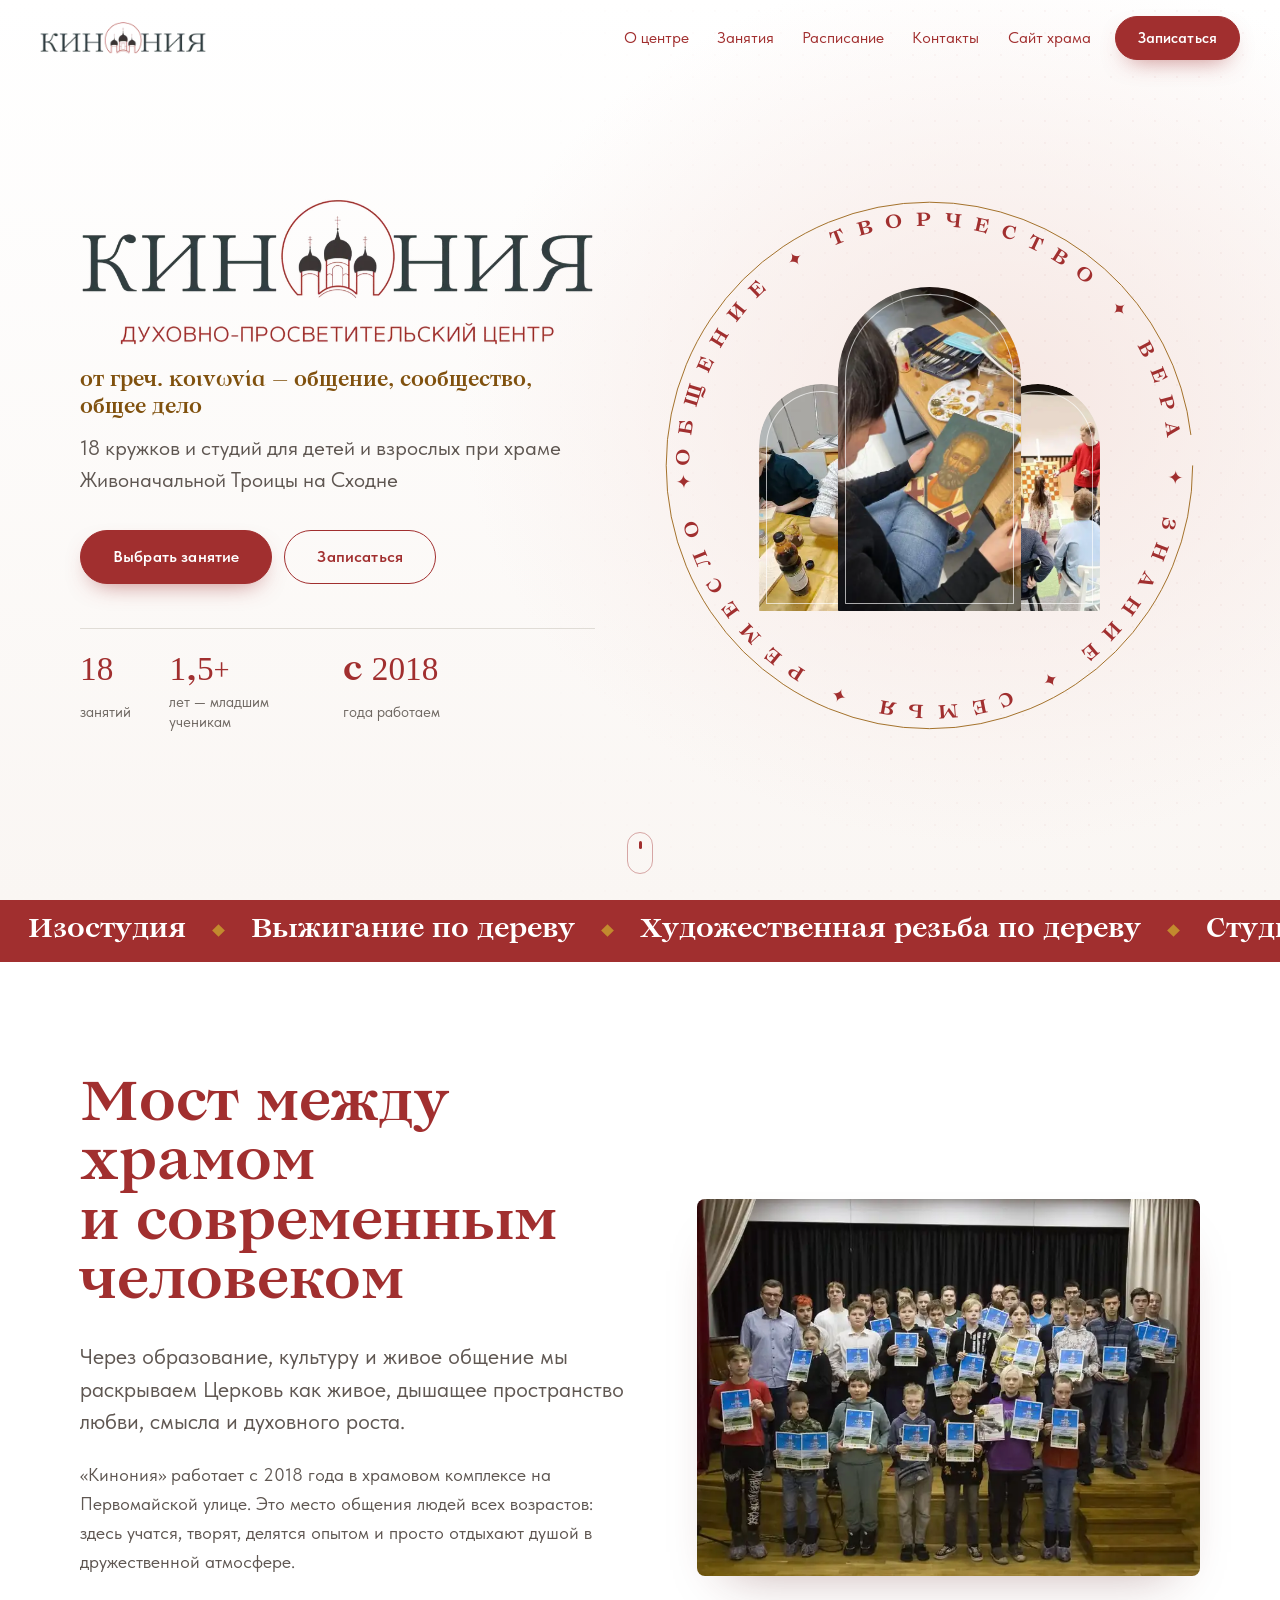
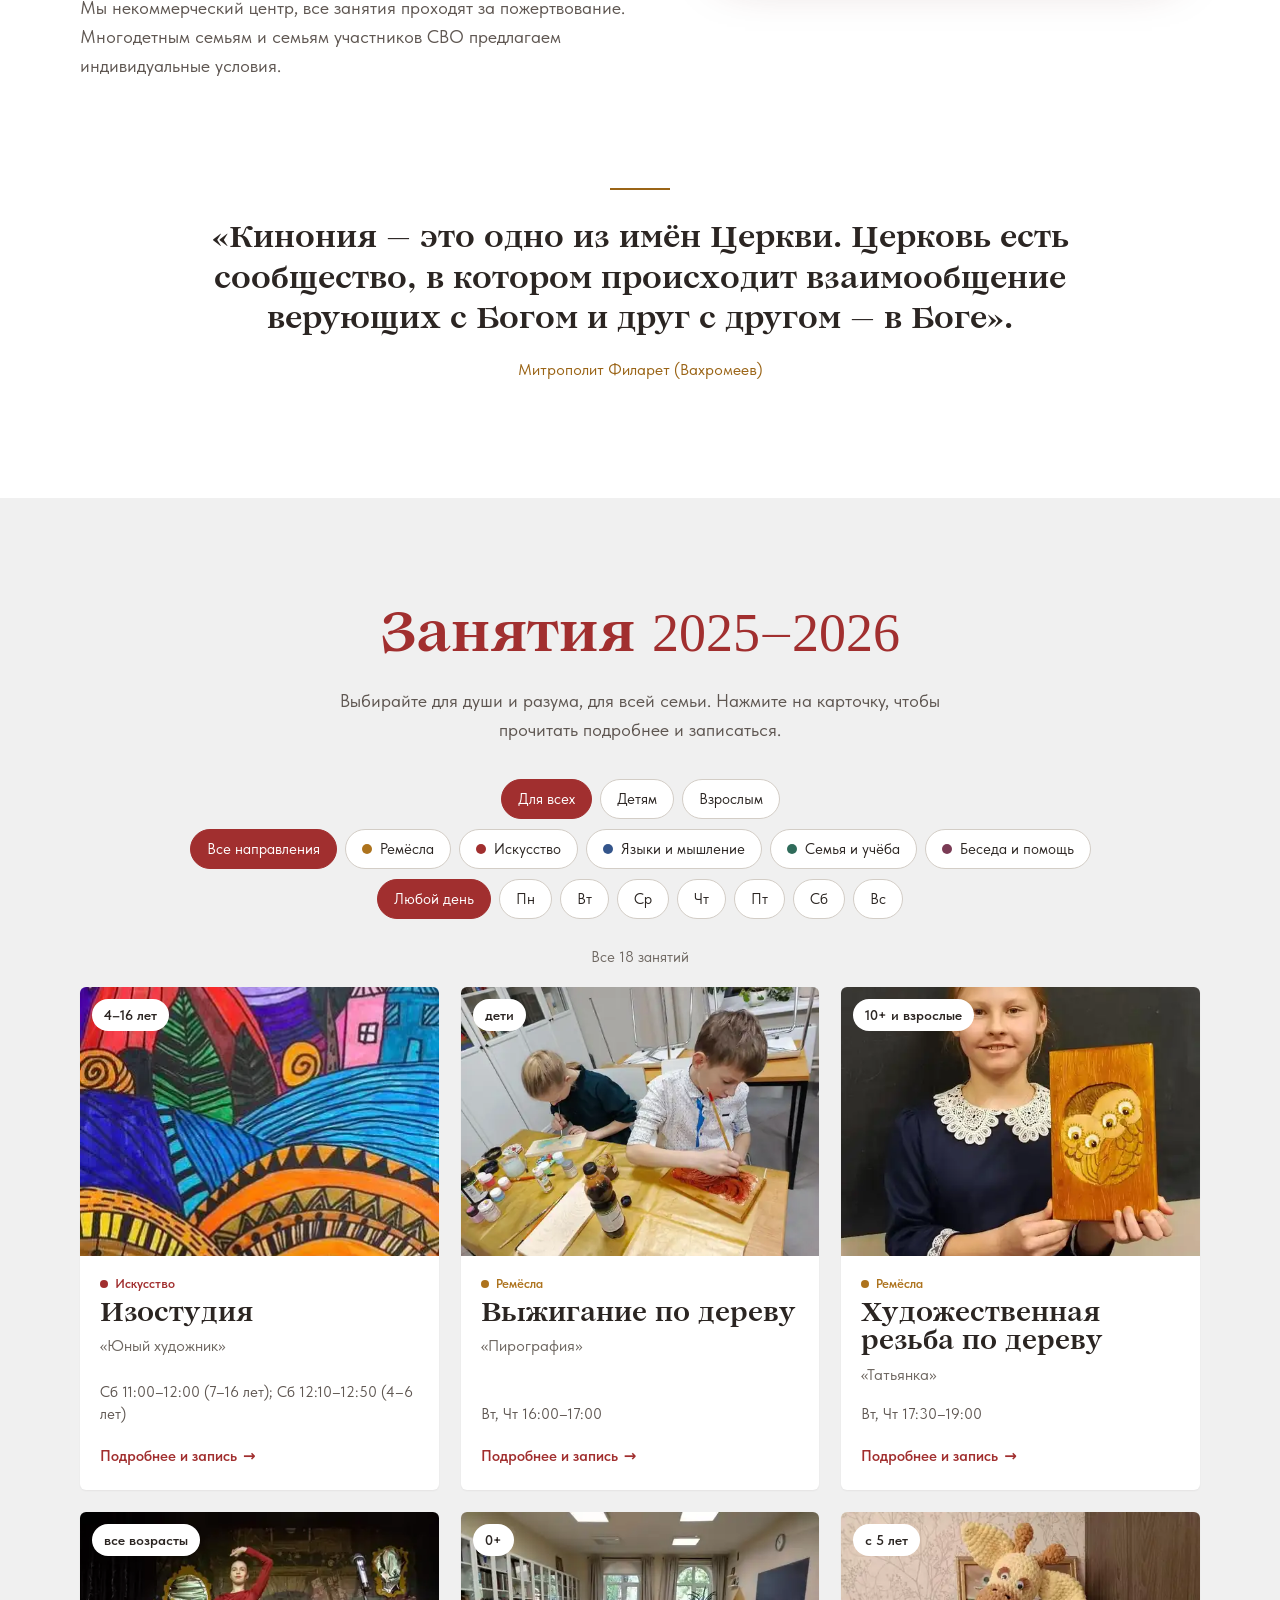
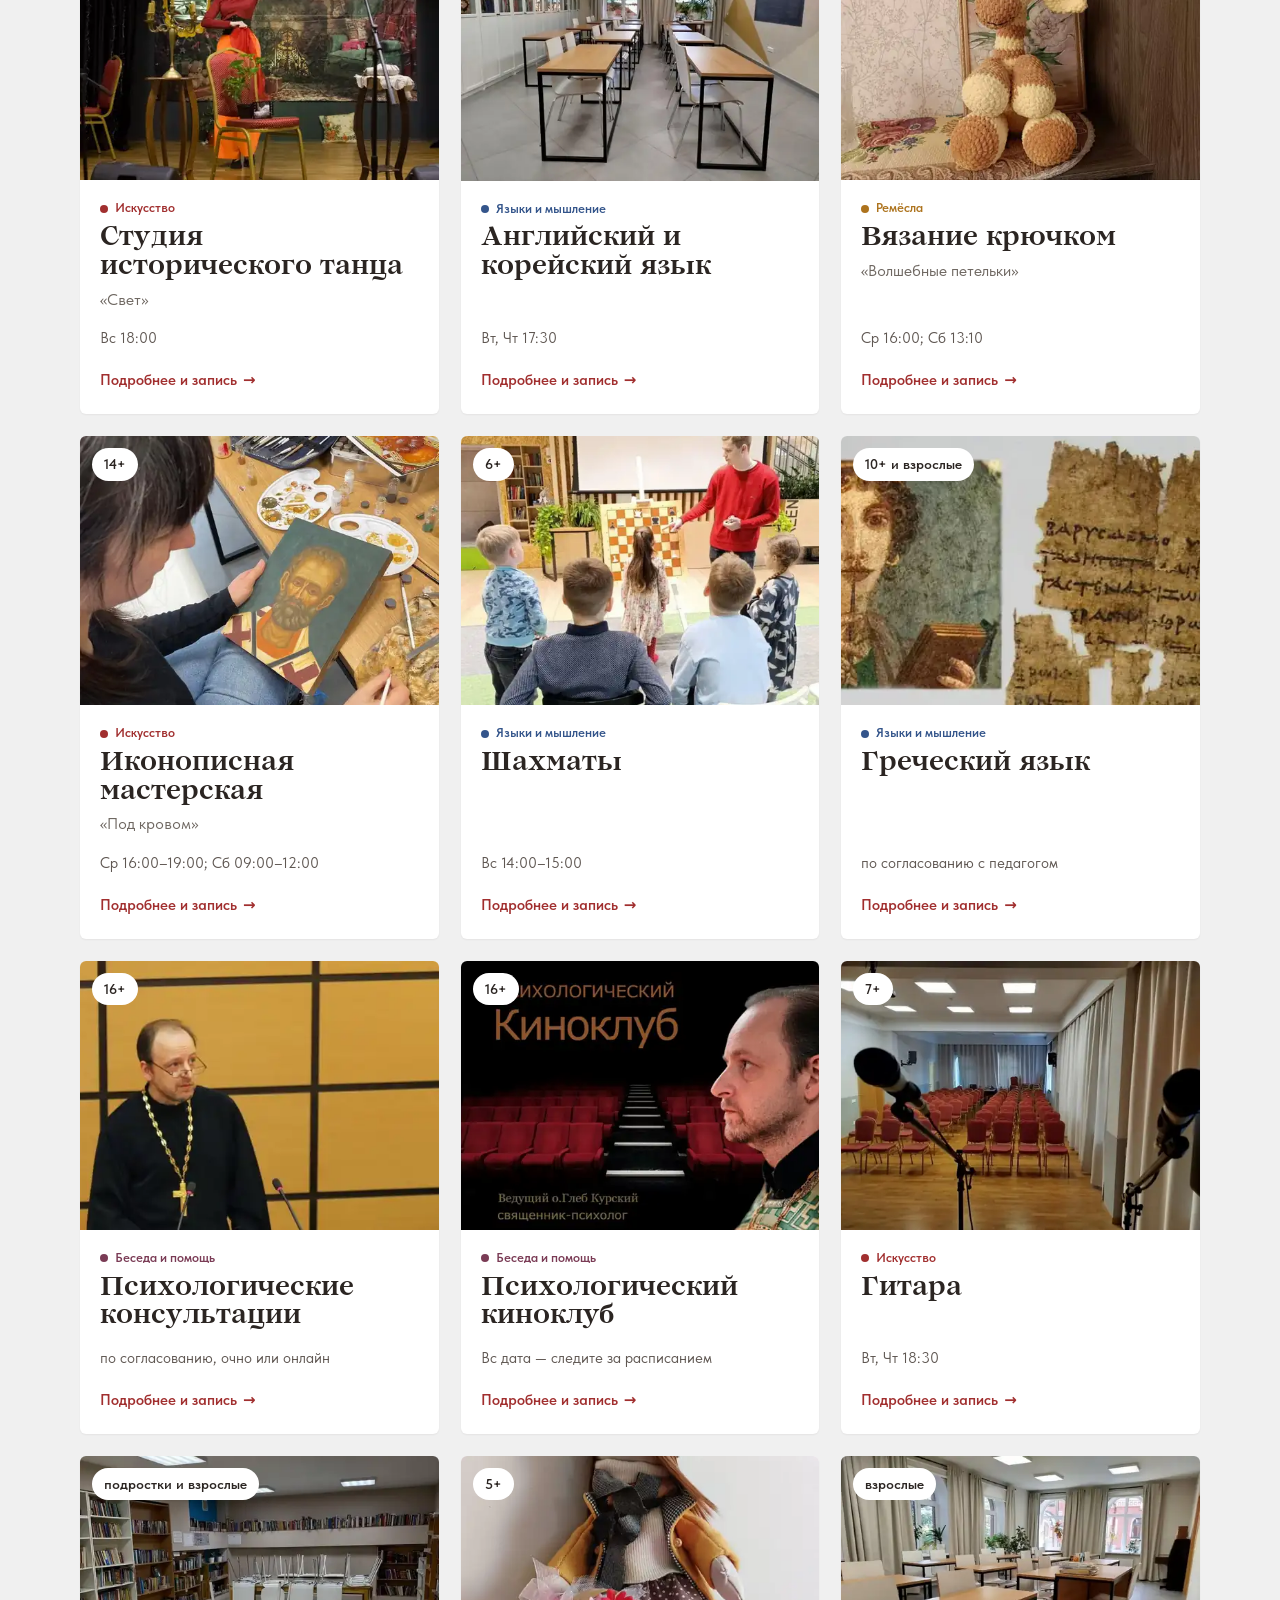
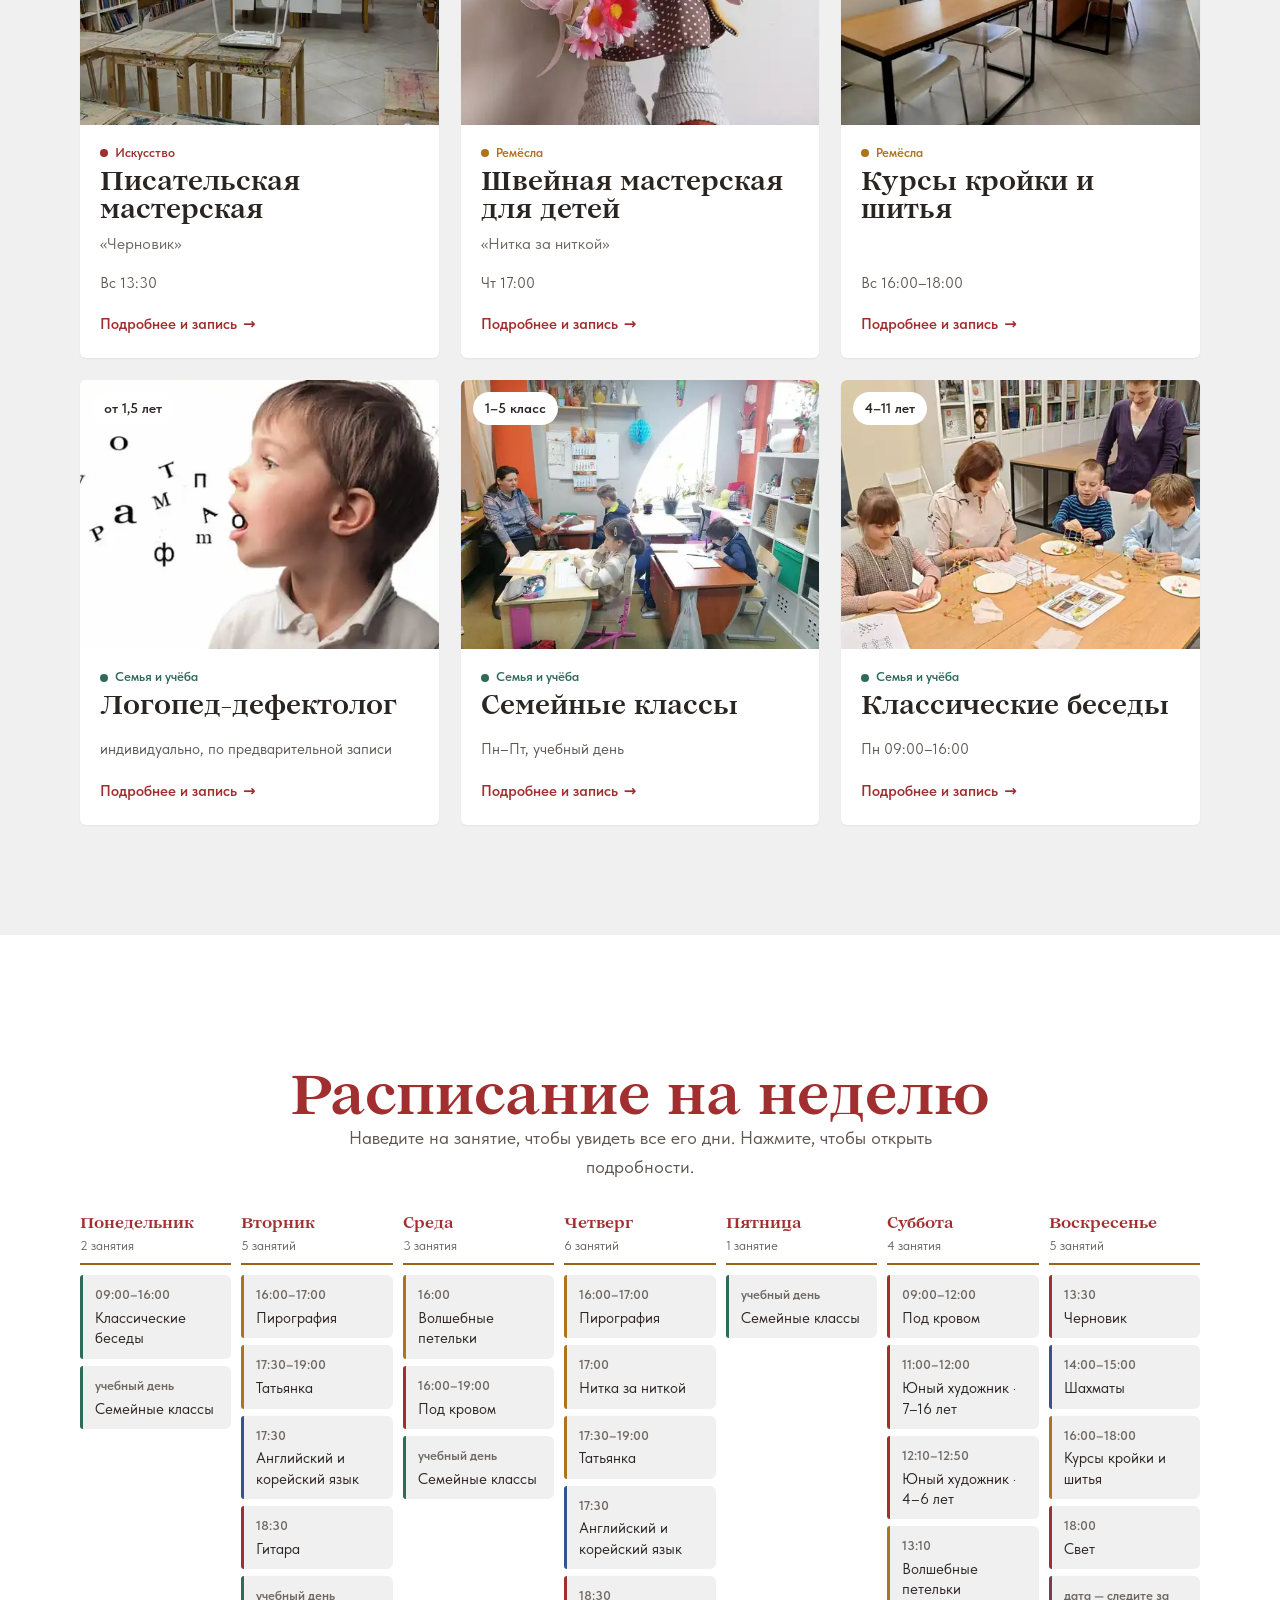
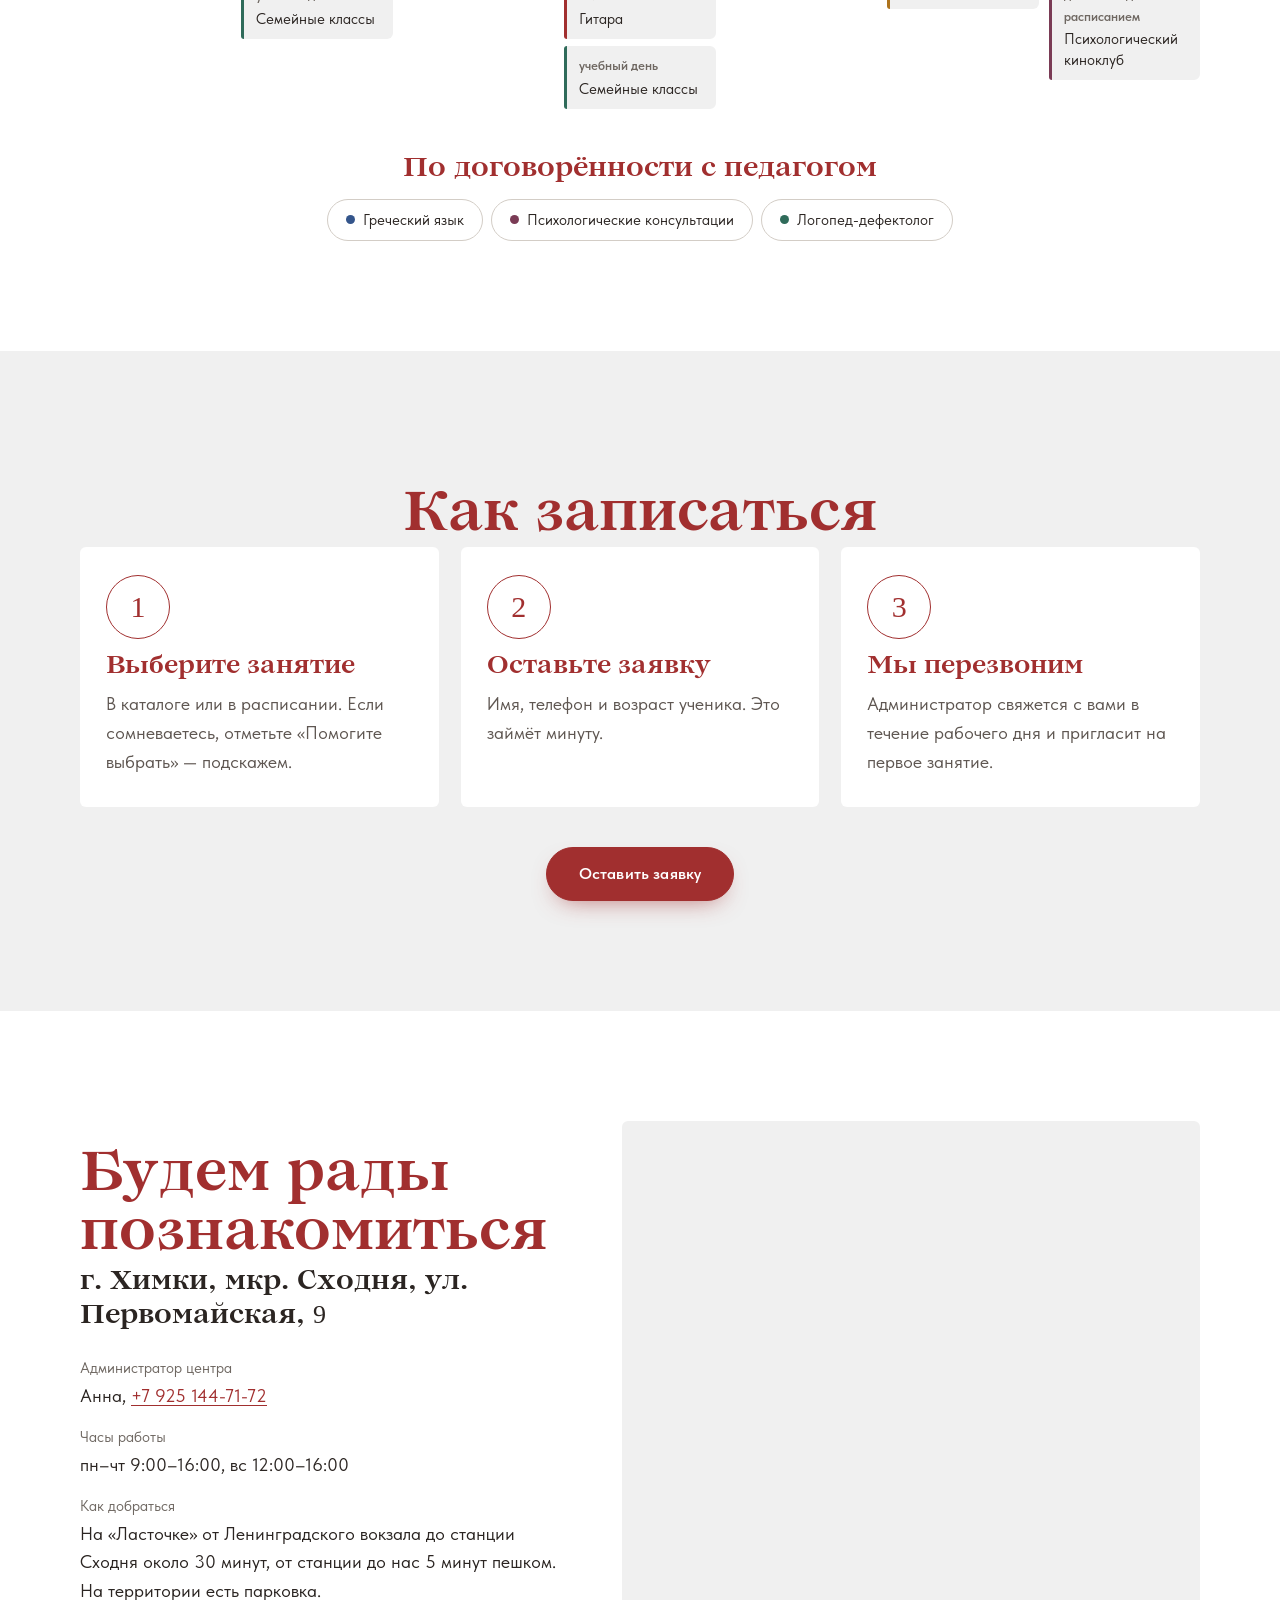
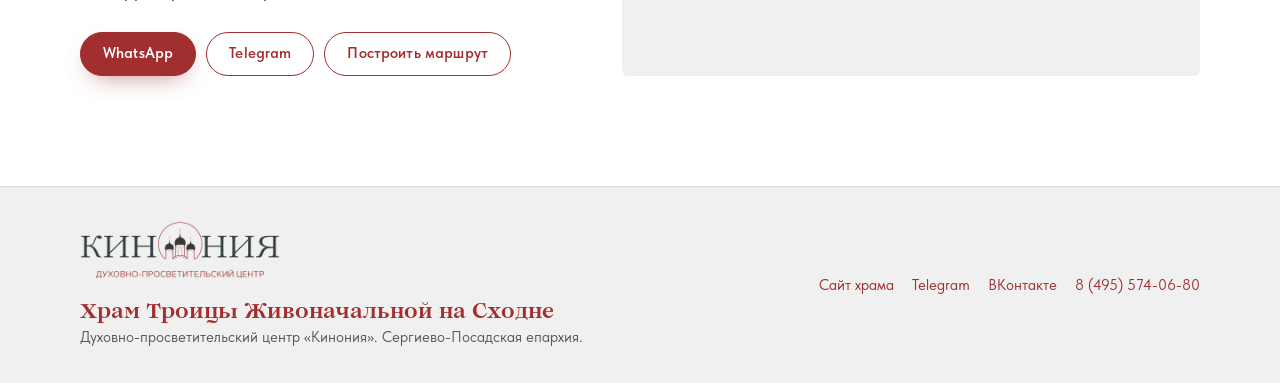
==== index.html @ e631447d "Карточки видны сразу, фото подгружаются заранее — без пустых мест при прокрутке Co-Authored-By: Clau" ====
<!doctype html>
<html lang="ru">
<head>
<meta charset="utf-8">
<meta name="viewport" content="width=device-width, initial-scale=1">
<title>Кинония — кружки и студии при Троицком храме на Сходне</title>
<meta name="description" content="Духовно-просветительский центр «Кинония» при храме Живоначальной Троицы на Сходне: 18 кружков и студий для детей и взрослых. Расписание и запись онлайн.">
<meta property="og:title" content="Кинония — кружки и студии на Сходне">
<meta property="og:description" content="Иконопись, резьба, изостудия, шахматы, языки и ещё 13 занятий для детей и взрослых. Запись онлайн.">
<meta property="og:image" content="https://static.tildacdn.com/tild6534-3261-4866-a431-323131633238/DzECFIddaro.jpg">
<meta name="theme-color" content="#A12F2F">
<link rel="icon" href="img/favicon.png">
<link rel="stylesheet" href="css/style.css?v=202611062350">
</head>
<body>

<a class="skip" href="#catalog">К занятиям</a>

<header class="bar" id="bar">
  <a class="bar__logo" href="#top" aria-label="Кинония, в начало">
    <img src="img/logo-mark.webp" alt="" width="180" height="35">
  </a>
  <button class="bar__burger" id="burger" aria-label="Меню" aria-expanded="false" aria-controls="nav"><span></span><span></span></button>
  <nav class="bar__nav" id="nav" aria-label="Разделы">
    <a href="#about">О центре</a>
    <a href="#catalog">Занятия</a>
    <a href="#week">Расписание</a>
    <a href="#visit">Контакты</a>
    <a href="http://shodnyahramnew.ru/" target="_blank" rel="noopener">Сайт храма</a>
  </nav>
  <button class="btn btn--red btn--sm" data-signup>Записаться</button>
</header>

<main id="top">

  <section class="hero" aria-labelledby="hero-title">
    <div class="wrap hero__grid">
      <div class="hero__text">
        <h1 class="hero__title" id="hero-title"><img src="img/logo-kinonia.webp" alt="Кинония — духовно-просветительский центр" width="1200" height="350"></h1>
        <p class="hero__gloss">от греч. <i>κοινωνία</i> — общение, сообщество, общее дело</p>
        <p class="hero__lead">18 кружков и студий для детей и взрослых при храме Живоначальной Троицы на Сходне</p>
        <div class="hero__cta">
          <a class="btn btn--red" href="#catalog">Выбрать занятие</a>
          <button class="btn btn--outline" data-signup>Записаться</button>
        </div>
        <ul class="hero__facts">
          <li><b data-count="18">18</b><span>занятий</span></li>
          <li><b>1,5+</b><span>лет — младшим ученикам</span></li>
          <li><b>с 2018</b><span>года работаем</span></li>
        </ul>
      </div>
      <div class="hero__stage" aria-hidden="true">
        <svg class="hero__ring" viewBox="0 0 600 600">
          <defs><path id="ringPath" d="M300,300 m-266,0 a266,266 0 1,1 532,0 a266,266 0 1,1 -532,0"/></defs>
          <circle class="hero__ring-line" cx="300" cy="300" r="292"/>
          <text><textPath href="#ringPath" textLength="1665">ОБЩЕНИЕ ✦ ТВОРЧЕСТВО ✦ ВЕРА ✦ ЗНАНИЕ ✦ СЕМЬЯ ✦ РЕМЕСЛО ✦ </textPath></text>
        </svg>
        <div class="arch arch--l" data-arch><img src="img/c/pyro-sm.webp" alt=""><img src="img/c/crochet-sm.webp" alt=""><img src="img/c/sew-kids-sm.webp" alt=""><img src="img/c/greek-sm.webp" alt=""></div>
        <div class="arch arch--c" data-arch><img src="img/c/icon-sm.webp" alt=""><img src="img/c/izo-sm.webp" alt=""><img src="img/c/tatyanka-sm.webp" alt=""><img src="img/c/about-sm.webp" alt=""></div>
        <div class="arch arch--r" data-arch><img src="img/c/chess-sm.webp" alt=""><img src="img/c/classical-sm.webp" alt=""><img src="img/c/family-classes-sm.webp" alt=""><img src="img/c/dance-sm.webp" alt=""></div>
      </div>
    </div>
    <a class="hero__down" href="#about" aria-label="Листать вниз"><span></span></a>
  </section>

  <div class="ticker" aria-hidden="true"><div class="ticker__track" id="ticker"></div></div>

  <section class="about" id="about" aria-labelledby="about-title">
    <div class="wrap about__grid" data-reveal>
      <div class="about__text">
        <h2 class="h2" id="about-title">Мост между храмом и&nbsp;современным человеком</h2>
        <p class="about__mission">Через образование, культуру и живое общение мы раскрываем Церковь как живое, дышащее пространство любви, смысла и духовного роста.</p>
        <p>«Кинония» работает с 2018 года в храмовом комплексе на Первомайской улице. Это место общения людей всех возрастов: здесь учатся, творят, делятся опытом и просто отдыхают душой в дружественной атмосфере.</p>
        <p>Мы некоммерческий центр, все занятия проходят за пожертвование. Многодетным семьям и семьям участников СВО предлагаем индивидуальные условия.</p>
      </div>
      <figure class="about__photo">
        <img src="img/c/about.webp" srcset="img/c/about-sm.webp 520w, img/c/about.webp 880w" sizes="(max-width: 860px) 92vw, 560px" alt="Ученики иконописной мастерской с работами у входа в центр" loading="lazy">
      </figure>
    </div>
    <figure class="wrap quote" data-reveal>
      <blockquote>«Кинония — это одно из имён Церкви. Церковь есть сообщество, в котором происходит взаимообщение верующих с Богом и друг с другом — в Боге».</blockquote>
      <figcaption>Митрополит Филарет (Вахромеев)</figcaption>
    </figure>
  </section>

  <section class="catalog" id="catalog" aria-labelledby="catalog-title">
    <div class="wrap">
      <h2 class="h2 h2--center" id="catalog-title" data-reveal>Занятия 2025–2026</h2>
      <p class="catalog__lead">Выбирайте для души и разума, для всей семьи. Нажмите на карточку, чтобы прочитать подробнее и записаться.</p>

      <div class="filters" role="group" aria-label="Фильтры">
        <div class="filters__row" id="fWho" role="radiogroup" aria-label="Для кого">
          <button class="chip is-on" data-who="any" role="radio" aria-checked="true">Для всех</button>
          <button class="chip" data-who="kids" role="radio" aria-checked="false">Детям</button>
          <button class="chip" data-who="adults" role="radio" aria-checked="false">Взрослым</button>
        </div>
        <div class="filters__row" id="fCat" aria-label="Направление"></div>
        <div class="filters__row" id="fDay" role="radiogroup" aria-label="День недели"></div>
      </div>

      <p class="catalog__count" id="count" aria-live="polite"></p>
      <ul class="cards" id="cards"></ul>
      <div class="empty" id="empty" hidden>
        <p>Под эти условия занятий нет. Выберите другой день или сбросьте фильтры.</p>
        <button class="btn btn--red btn--sm" id="reset">Сбросить фильтры</button>
      </div>
    </div>
  </section>

  <section class="week" id="week" aria-labelledby="week-title">
    <div class="wrap">
      <h2 class="h2 h2--center" id="week-title" data-reveal>Расписание на неделю</h2>
      <p class="catalog__lead">Наведите на занятие, чтобы увидеть все его дни. Нажмите, чтобы открыть подробности.</p>
      <div class="grid" id="grid"></div>
      <div class="flex">
        <h3>По договорённости с педагогом</h3>
        <ul id="flexList"></ul>
      </div>
    </div>
  </section>

  <section class="steps" aria-labelledby="steps-title">
    <div class="wrap">
      <h2 class="h2 h2--center" id="steps-title" data-reveal>Как записаться</h2>
      <ol class="steps__list" data-reveal-kids>
        <li><b>Выберите занятие</b><span>В каталоге или в расписании. Если сомневаетесь, отметьте «Помогите выбрать» — подскажем.</span></li>
        <li><b>Оставьте заявку</b><span>Имя, телефон и возраст ученика. Это займёт минуту.</span></li>
        <li><b>Мы перезвоним</b><span>Администратор свяжется с вами в течение рабочего дня и пригласит на первое занятие.</span></li>
      </ol>
      <div class="steps__cta">
        <button class="btn btn--red" data-signup>Оставить заявку</button>
        <a class="btn btn--outline" id="botLink" href="#" hidden target="_blank" rel="noopener">Записаться через Telegram</a>
      </div>
    </div>
  </section>

  <section class="visit" id="visit" aria-labelledby="visit-title">
    <div class="wrap visit__grid">
      <div>
        <h2 class="h2" id="visit-title" data-reveal>Будем рады познакомиться</h2>
        <address class="visit__addr" id="addr"></address>
        <dl class="visit__dl">
          <dt>Администратор центра</dt><dd id="admin"></dd>
          <dt>Часы работы</dt><dd id="hours"></dd>
          <dt>Как добраться</dt><dd>На «Ласточке» от Ленинградского вокзала до станции Сходня около 30 минут, от станции до нас 5 минут пешком. На территории есть парковка.</dd>
        </dl>
        <div class="visit__links" id="links"></div>
      </div>
      <div class="map">
        <iframe title="Карта: Первомайская улица, 9, Сходня" loading="lazy"
          src="https://yandex.ru/map-widget/v1/?text=%D0%A5%D0%B8%D0%BC%D0%BA%D0%B8%2C%20%D0%A1%D1%85%D0%BE%D0%B4%D0%BD%D1%8F%2C%20%D0%9F%D0%B5%D1%80%D0%B2%D0%BE%D0%BC%D0%B0%D0%B9%D1%81%D0%BA%D0%B0%D1%8F%20%D1%83%D0%BB%D0%B8%D1%86%D0%B0%2C%209&z=16"></iframe>
      </div>
    </div>
  </section>
</main>

<footer class="foot">
  <div class="wrap foot__in">
    <div class="foot__brand">
      <img src="img/logo-kinonia.webp" alt="Кинония" width="220" height="64" loading="lazy">
      <p><span class="foot__name">Храм Троицы Живоначальной на Сходне</span>Духовно-просветительский центр «Кинония». Сергиево-Посадская епархия.</p>
    </div>
    <p class="foot__links">
      <a href="http://shodnyahramnew.ru/" target="_blank" rel="noopener">Сайт храма</a>
      <a href="https://t.me/shodnyahram" target="_blank" rel="noopener">Telegram</a>
      <a href="https://vk.com/shodnyahram" target="_blank" rel="noopener">ВКонтакте</a>
      <a href="tel:+74955740680">8 (495) 574-06-80</a>
    </p>
  </div>
</footer>

<!-- Подробности о занятии -->
<div class="sheet" id="info" hidden>
  <div class="sheet__veil" data-close></div>
  <div class="sheet__panel sheet__panel--info" role="dialog" aria-modal="true" aria-labelledby="info-title">
    <button class="sheet__x" data-close aria-label="Закрыть">
      <svg viewBox="0 0 24 24" aria-hidden="true"><path d="M5 5l14 14M19 5L5 19"/></svg>
    </button>
    <div id="infoBody"></div>
  </div>
</div>

<!-- Форма записи -->
<div class="sheet" id="sheet" hidden>
  <div class="sheet__veil" data-close></div>
  <div class="sheet__panel" role="dialog" aria-modal="true" aria-labelledby="sheet-title">
    <button class="sheet__x" data-close aria-label="Закрыть">
      <svg viewBox="0 0 24 24" aria-hidden="true"><path d="M5 5l14 14M19 5L5 19"/></svg>
    </button>

    <form class="form" id="form" novalidate>
      <h2 class="form__title" id="sheet-title">Запись на занятие</h2>
      <p class="form__sub">Администратор перезвонит в течение рабочего дня и пригласит на первое занятие.</p>

      <label class="field">
        <span>Занятие</span>
        <select name="club" id="fClub" required></select>
      </label>

      <fieldset class="field field--seg">
        <legend>Кто будет заниматься</legend>
        <label><input type="radio" name="forWhom" value="Ребёнок" checked><span>Ребёнок</span></label>
        <label><input type="radio" name="forWhom" value="Я сам(а)"><span>Я сам(а)</span></label>
        <label><input type="radio" name="forWhom" value="Всей семьёй"><span>Всей семьёй</span></label>
      </fieldset>

      <div class="form__two">
        <label class="field" id="studentField">
          <span>Имя ученика</span>
          <input name="student" autocomplete="off" maxlength="80" placeholder="Например, Варвара">
        </label>
        <label class="field">
          <span>Возраст</span>
          <input name="age" inputmode="numeric" maxlength="3" placeholder="лет">
        </label>
      </div>

      <label class="field">
        <span>Ваше имя</span>
        <input name="name" autocomplete="name" required maxlength="80" placeholder="Как к вам обращаться">
        <em class="field__err">Напишите, как к вам обращаться</em>
      </label>

      <label class="field">
        <span>Телефон</span>
        <input name="phone" type="tel" autocomplete="tel" required placeholder="+7 900 000-00-00">
        <em class="field__err">Нужен номер из 10 цифр после +7</em>
      </label>

      <fieldset class="field field--seg">
        <legend>Как с вами связаться</legend>
        <label><input type="radio" name="contact" value="Звонок" checked><span>Звонок</span></label>
        <label><input type="radio" name="contact" value="WhatsApp"><span>WhatsApp</span></label>
        <label><input type="radio" name="contact" value="Telegram"><span>Telegram</span></label>
      </fieldset>

      <label class="field">
        <span>Комментарий <i>необязательно</i></span>
        <textarea name="comment" rows="2" maxlength="500" placeholder="Удобные дни, опыт, вопросы"></textarea>
      </label>

      <input class="hp" name="website" tabindex="-1" autocomplete="off" aria-hidden="true">

      <label class="check">
        <input type="checkbox" name="consent" required>
        <span>Согласен(на) на обработку персональных данных для связи по записи</span>
      </label>
      <em class="field__err field__err--check">Без согласия мы не сможем вам перезвонить</em>

      <button class="btn btn--red btn--wide" type="submit" id="submit">Отправить заявку</button>
      <p class="form__fail" id="fail" hidden></p>
    </form>

    <div class="done" id="done" hidden>
      <svg class="done__mark" viewBox="0 0 120 120" aria-hidden="true">
        <circle cx="60" cy="60" r="54"/>
        <path d="M40 61l13 13 27-29"/>
      </svg>
      <h2 class="form__title">Заявка отправлена</h2>
      <p class="form__sub" id="doneText"></p>
      <a class="btn btn--red btn--wide" id="doneBot" hidden target="_blank" rel="noopener">Получать уведомления в Telegram</a>
      <button class="btn btn--outline btn--wide" data-close>Вернуться к занятиям</button>
    </div>
  </div>
</div>

<script src="js/config.js?v=202611062350"></script>
<script src="js/clubs.js?v=202611062350"></script>
<script src="js/app.js?v=202611062350"></script>
</body>
</html>
---- css/style.css ----
/* ============ Кинония — в стиле сайта Троицкого храма ============
   Шрифты и цвета те же, что на shodnyahramnew.ru:
   Lovelace — заголовки, TildaSans — текст,
   красный #A12F2F, охра #AD731D, светлый фон #F0F0F0. */
@font-face {
  font-family: "Lovelace";
  src: url("../fonts/Lovelace.woff") format("woff");
  font-weight: 400; font-style: normal; font-display: swap;
  /* пробная версия шрифта рисует штамп TRIAL вместо цифр и «№» — их берём из Georgia */
  unicode-range: U+0000-002F, U+003A-2115, U+2117-FFFF;
}
@font-face {
  font-family: "TildaSans";
  src: url("../fonts/TildaSans-VF.woff2") format("woff2");
  font-weight: 250 1000; font-style: normal; font-display: swap;
}

[hidden] { display: none !important; }

:root {
  --red: #A12F2F;
  --red-dark: #8A2424;
  --ochre: #9A6416;
  --ochre-hi: #C28A2E;
  --paper: #FFFFFF;
  --mist: #F0F0F0;
  --line: #E0DCD6;
  --ink: #2B2522;
  --ink-2: #5F5752;
  --ink-3: #6F6862;

  --display: "Lovelace", Georgia, "Times New Roman", serif;
  --sans: "TildaSans", system-ui, -apple-system, "Segoe UI", sans-serif;

  --wrap: 1200px;
  --gutter: clamp(16px, 4vw, 40px);
  --ease: cubic-bezier(.2, .7, .1, 1);
}

*, *::before, *::after { box-sizing: border-box; }
html { scroll-behavior: smooth; -webkit-text-size-adjust: 100%; scroll-padding-top: 80px; }
body {
  margin: 0; background: var(--paper); color: var(--ink);
  font: 400 18px/1.6 var(--sans);
  -webkit-font-smoothing: antialiased; overflow-x: hidden;
}
img, svg, iframe { display: block; max-width: 100%; }
a { color: inherit; }
button { font: inherit; color: inherit; }
:focus-visible { outline: 2px solid var(--ochre); outline-offset: 3px; border-radius: 4px; }

.wrap { max-width: var(--wrap); margin: 0 auto; padding: 0 var(--gutter); }
.skip { position: absolute; left: -999px; top: 8px; z-index: 100; background: var(--red); color: #fff; padding: 8px 14px; border-radius: 6px; }
.skip:focus { left: 8px; }

.h2 {
  font: 400 clamp(32px, 2.2rem + 1.6vw, 54px)/1.1 var(--display);
  color: var(--red); margin: 0 0 .5em; text-wrap: balance;
}
.h2--center { text-align: center; }

/* ============ Кнопки — «пилюли», как на сайте храма ============ */
.btn {
  --bg: transparent; --fg: currentColor; --bd: currentColor; --fill: var(--red-dark); --fg-h: #fff;
  position: relative; isolation: isolate; overflow: hidden;
  display: inline-flex; align-items: center; justify-content: center; gap: .5em;
  min-height: 54px; padding: 0 32px;
  background: var(--bg); color: var(--fg); border: 1.5px solid var(--bd); border-radius: 30px;
  font: 600 16px/1 var(--sans); letter-spacing: .01em; text-decoration: none; cursor: pointer;
  transition: color .35s, border-color .35s, transform .25s var(--ease), box-shadow .35s;
}
/* заливка «поднимается» снизу при наведении */
.btn::before {
  content: ""; position: absolute; inset: -2px; z-index: -1; border-radius: inherit;
  background: var(--fill); transform: translateY(102%); transition: transform .5s var(--ease);
}
@media (hover: hover) {
  .btn:hover { color: var(--fg-h); border-color: var(--fill); }
  .btn:hover::before { transform: none; }
}
.btn:active { transform: scale(.97); }
.btn--red { --bg: var(--red); --fg: #fff; --bd: var(--red); box-shadow: 0 10px 24px -12px #a12f2fb3; }
.btn--red:hover { box-shadow: 0 16px 30px -12px #8a2424cc; }
.btn--outline { --fg: var(--red); --bd: var(--red); --fill: var(--red); }
.btn--sm { min-height: 44px; padding: 0 22px; font-size: 15px; }
.btn--wide { width: 100%; }
.btn--arrow::after { content: "→"; transition: transform .35s var(--ease); }
.btn--arrow:hover::after { transform: translateX(4px); }

/* ============ Шапка ============ */
.bar {
  position: fixed; inset: 0 0 auto; z-index: 40;
  display: flex; align-items: center; gap: 24px;
  padding: 16px var(--gutter);
  color: var(--red);
  transition: background .35s, box-shadow .35s, padding .35s;
}
.bar.is-solid, .bar.is-menu { background: #fffffff0; box-shadow: 0 1px 0 var(--line); backdrop-filter: blur(10px); padding-block: 10px; }
.bar__logo { display: block; text-decoration: none; position: relative; z-index: 2; }
.bar__logo img { width: clamp(138px, 13vw, 176px); height: auto; }
.bar__nav { display: flex; gap: clamp(16px, 2.2vw, 30px); margin-left: auto; }
.bar__nav a { position: relative; text-decoration: none; font-size: 16px; padding: 6px 0; }
.bar__nav a::after { content: ""; position: absolute; left: 0; right: 0; bottom: 0; height: 1.5px; background: currentColor; transform: scaleX(0); transform-origin: right; transition: transform .4s var(--ease); }
.bar__nav a:hover::after { transform: scaleX(1); transform-origin: left; }
.bar__burger { display: none; position: relative; z-index: 2; width: 46px; height: 46px; border: 1.5px solid #a12f2f40; border-radius: 50%; background: #fff; cursor: pointer; }
.bar__burger span { position: absolute; left: 13px; right: 13px; height: 1.5px; background: var(--red); transition: transform .4s var(--ease), top .4s var(--ease); }
.bar__burger span:first-child { top: 18px; }
.bar__burger span:last-child { top: 26px; }
.bar.is-menu .bar__burger span:first-child { top: 22px; transform: rotate(45deg); }
.bar.is-menu .bar__burger span:last-child { top: 22px; transform: rotate(-45deg); }
.no-scroll, .no-scroll body { overflow: hidden; }
.bar.is-menu { backdrop-filter: none; background: #fff; }
.bar > .btn { position: relative; z-index: 2; }

@media (max-width: 980px) {
  .bar { gap: 10px; }
  .bar > .btn { margin-left: auto; }
  .bar__burger { display: block; order: 3; }
  .bar__nav {
    position: fixed; inset: 0; z-index: 1; margin: 0;
    flex-direction: column; justify-content: center; align-items: center; gap: 6px;
    background: #fff; padding: 90px var(--gutter) 40px;
    clip-path: circle(0 at calc(100% - 46px) 38px); visibility: hidden;
    transition: clip-path .7s var(--ease), visibility 0s .7s;
  }
  .bar.is-menu .bar__nav { clip-path: circle(150% at calc(100% - 46px) 38px); visibility: visible; transition: clip-path .7s var(--ease); }
  .bar__nav a { font: 400 clamp(30px, 7vw, 44px)/1.3 var(--display); opacity: 0; transform: translateY(16px); transition: opacity .4s, transform .5s var(--ease); }
  .bar.is-menu .bar__nav a { opacity: 1; transform: none; }
  .bar.is-menu .bar__nav a:nth-child(2) { transition-delay: .05s; }
  .bar.is-menu .bar__nav a:nth-child(3) { transition-delay: .1s; }
  .bar.is-menu .bar__nav a:nth-child(4) { transition-delay: .15s; }
  .bar.is-menu .bar__nav a:nth-child(5) { transition-delay: .2s; }
}
@media (max-width: 420px) { .bar > .btn { padding: 0 16px; } }

/* ============ Первый экран ============ */
.hero {
  position: relative; overflow: hidden; isolation: isolate;
  min-height: min(100svh, 980px);
  display: grid; align-items: center;
  padding: 120px 0 90px;
  background:
    radial-gradient(60% 70% at 78% 45%, #f6e7e3 0%, transparent 70%),
    linear-gradient(180deg, #fff 0%, #faf6f3 100%);
}
.hero::before { /* тонкая орнаментальная сетка, как на старой бумаге */
  content: ""; position: absolute; inset: 0; z-index: -1; opacity: .5;
  background-image: radial-gradient(#a12f2f14 1px, transparent 1.2px); background-size: 22px 22px;
  mask-image: linear-gradient(90deg, transparent 40%, #000 80%);
}
.hero__grid { display: grid; grid-template-columns: 1fr 1.05fr; gap: clamp(30px, 5vw, 80px); align-items: center; width: 100%; }
.hero__text { min-width: 0; }
.hero__title { margin: 0; line-height: 0; }
.hero__title img { width: min(560px, 100%); height: auto; }
.hero__gloss { margin: 22px 0 0; font: 400 19px/1.4 var(--display); color: #80510E; }
.hero__gloss i { font-style: normal; }
.hero__lead { margin: 10px 0 0; max-width: 26em; font-size: clamp(19px, 1rem + .4vw, 23px); line-height: 1.5; color: var(--ink-2); }
.hero__cta { display: flex; gap: 12px; flex-wrap: wrap; margin-top: 34px; }
.hero__facts { list-style: none; display: flex; gap: clamp(18px, 3vw, 40px); margin: 44px 0 0; padding: 26px 0 0; border-top: 1px solid var(--line); }
.hero__facts li { display: grid; gap: 4px; }
.hero__facts b { font: 400 clamp(30px, 2.6vw, 40px)/1 var(--display); color: var(--red); }
.hero__facts span { font-size: 15px; line-height: 1.35; color: var(--ink-3); max-width: 9em; }

/* арки-окна, как окна здания центра и купол на логотипе */
.hero__stage {
  --mx: 0; --my: 0;
  position: relative; aspect-ratio: 1 / 1; width: 100%; max-width: 620px; justify-self: center;
}
.hero__ring { position: absolute; inset: 0; width: 100%; height: 100%; overflow: visible; animation: spin 60s linear infinite; }
.hero__ring text { font: 400 21px var(--display); letter-spacing: .12em; fill: var(--red); }
.hero__ring-line { fill: none; stroke: var(--ochre); stroke-width: 1; stroke-dasharray: 1800; stroke-dashoffset: 1800; animation: draw 2.6s .2s var(--ease) forwards; }
@keyframes spin { to { transform: rotate(360deg); } }
.arch {
  position: absolute; bottom: 23%; overflow: hidden; background: #ead9d3;
  border-radius: 999px 999px 10px 10px;
  box-shadow: 0 30px 60px -30px #5a1c1c80, inset 0 0 0 1px #ffffff40;
  transform: translate(calc(var(--mx) * var(--k) * 1px), calc(var(--my) * var(--k) * 1px));
  transition: transform .9s var(--ease);
}
.arch::after { content: ""; position: absolute; inset: 7px; border: 1px solid #ffffffa6; border-radius: inherit; pointer-events: none; }
.arch img { position: absolute; inset: 0; width: 100%; height: 100%; object-fit: cover; opacity: 0; transform: scale(1.12); transition: opacity 1.4s ease, transform 6s linear; }
.arch img.is-on { opacity: 1; transform: scale(1); }
.arch--c { --k: -26; left: 33%; width: 34%; height: 60%; z-index: 2; }
.arch--l { --k: 16; left: 18.5%; width: 23%; height: 42%; }
.arch--r { --k: 22; right: 18.5%; width: 23%; height: 42%; }
.hero__stage .arch { animation: archUp 1.3s var(--ease) both; }
.arch--c { animation-delay: .25s !important; }
.arch--r { animation-delay: .45s !important; }
@keyframes archUp { from { clip-path: inset(100% 0 0 0 round 999px 999px 10px 10px); translate: 0 40px; } to { clip-path: inset(0 0 0 0 round 999px 999px 10px 10px); translate: 0 0; } }

.hero__text > * { animation: rise 1.1s var(--ease) both; }
.hero__text > :nth-child(1) { animation: logoIn 1.4s var(--ease) both; }
.hero__text > :nth-child(2) { animation-delay: .35s; }
.hero__text > :nth-child(3) { animation-delay: .45s; }
.hero__text > :nth-child(4) { animation-delay: .6s; }
.hero__text > :nth-child(5) { animation-delay: .75s; }
@keyframes rise { from { opacity: 0; transform: translateY(24px); } to { opacity: 1; transform: none; } }
@keyframes logoIn { from { opacity: 0; filter: blur(10px); transform: translateY(18px) scale(.97); } to { opacity: 1; filter: none; transform: none; } }

.hero__down { position: absolute; left: 50%; bottom: 26px; width: 26px; height: 42px; margin-left: -13px; border: 1.5px solid #a12f2f66; border-radius: 20px; }
.hero__down span { position: absolute; left: 50%; top: 8px; width: 3px; height: 8px; margin-left: -1.5px; border-radius: 2px; background: var(--red); animation: wheel 1.8s ease-in-out infinite; }
@keyframes wheel { 0% { opacity: 0; transform: translateY(0); } 30% { opacity: 1; } 100% { opacity: 0; transform: translateY(14px); } }

@media (max-width: 980px) {
  .hero { padding: 100px 0 70px; min-height: 0; }
  .hero__grid { grid-template-columns: 1fr; text-align: center; }
  .hero__title img { margin: 0 auto; width: min(520px, 92%); }
  .hero__lead { margin-inline: auto; }
  .hero__cta, .hero__facts { justify-content: center; }
  .hero__facts span { margin: 0 auto; }
  .hero__stage { max-width: 520px; order: -1; margin-bottom: -10px; }
  .hero__down { display: none; }
}
@media (max-width: 560px) {
  .hero__stage { width: 100%; }
  .hero__ring text { font-size: 25px; }
  .hero__cta .btn { flex: 1 1 100%; }
  .hero__facts { gap: 14px; justify-content: space-between; }
  .hero__facts span { font-size: 13px; }
}

/* ============ Бегущая строка ============ */
.ticker { background: var(--red); color: #fff; overflow: hidden; padding: 18px 0; }
.ticker__track { display: flex; width: max-content; animation: marquee 60s linear infinite; }
.ticker:hover .ticker__track { animation-play-state: paused; }
.ticker__row { display: flex; align-items: center; flex: none; }
.ticker span { font: 400 clamp(22px, 2vw, 30px)/1 var(--display); white-space: nowrap; padding: 0 28px; }
.ticker i { width: 9px; height: 9px; flex: none; background: var(--ochre-hi); transform: rotate(45deg); }
@keyframes marquee { to { transform: translateX(-50%); } }

/* ============ Появление при прокрутке ============ */
.rv { opacity: 0; transform: translateY(34px); }
.rv.in { opacity: 1; transform: none; transition: opacity .9s var(--ease) var(--d, 0s), transform 1s var(--ease) var(--d, 0s); }
.h2.rv { transform: translateY(26px); clip-path: inset(0 0 100% 0); }
.h2.rv.in { clip-path: inset(0 0 -20% 0); transition: opacity .9s var(--ease), transform 1s var(--ease), clip-path 1.1s var(--ease); }

/* ============ О центре ============ */
.about { padding: clamp(70px, 9vw, 120px) 0; }
.about__grid { display: grid; grid-template-columns: 1.1fr 1fr; gap: clamp(30px, 5vw, 70px); align-items: center; }
.about__mission { font-size: clamp(20px, 1rem + .5vw, 24px); line-height: 1.45; color: var(--red); margin: 0 0 1em; }
.about__text p { max-width: 34em; margin: 0 0 1em; color: var(--ink-2); }
.about__photo { margin: 0; border-radius: 8px; overflow: hidden; aspect-ratio: 4 / 3; box-shadow: 0 24px 50px -30px #5a1c1c66; }
.about__photo img { width: 100%; height: 100%; object-fit: cover; }
.quote { margin-top: clamp(50px, 7vw, 90px); text-align: center; }
.quote blockquote { margin: 0 auto; max-width: 30em; font: 400 clamp(22px, 1rem + 1vw, 30px)/1.4 var(--display); color: var(--ink); }
.quote figcaption { margin-top: 16px; color: var(--ochre); font-size: 16px; }
.quote::before { content: ""; display: block; width: 60px; height: 2px; background: var(--ochre); margin: 0 auto 30px; }
@media (max-width: 860px) { .about__grid { grid-template-columns: 1fr; } }

/* ============ Каталог ============ */
.catalog { padding: clamp(70px, 9vw, 110px) 0; background: var(--mist); }
.catalog__lead { text-align: center; max-width: 36em; margin: -.4em auto 34px; color: var(--ink-2); }
.filters { display: grid; gap: 10px; justify-items: center; margin-bottom: 26px; }
.filters__row { display: flex; flex-wrap: wrap; justify-content: center; gap: 8px; }
.chip {
  display: inline-flex; align-items: center; gap: 8px;
  min-height: 40px; padding: 0 16px;
  border: 1px solid #d3cdc6; border-radius: 30px; background: #fff;
  font-size: 15px; cursor: pointer; transition: background .2s, border-color .2s, color .2s;
}
.chip:hover { border-color: var(--red); color: var(--red); }
.chip.is-on { background: var(--red); border-color: var(--red); color: #fff; }
.chip i { width: 10px; height: 10px; border-radius: 50%; background: var(--c); flex: none; }
.chip.is-on i { box-shadow: 0 0 0 2px #fff; }
.catalog__count { text-align: center; color: var(--ink-3); font-size: 15px; margin: 0 0 18px; }

.cards { list-style: none; margin: 0; padding: 0; display: grid; grid-template-columns: repeat(auto-fill, minmax(270px, 1fr)); gap: 22px; }
.card { transition: opacity .35s, transform .35s var(--ease); }
.card.is-out { opacity: 0; transform: translateY(10px); }
.card__btn {
  display: flex; flex-direction: column; width: 100%; height: 100%;
  padding: 0; border: 0; background: #fff; border-radius: 6px; overflow: hidden; text-align: left; cursor: pointer;
  box-shadow: 0 1px 2px #2b25220f; transition: box-shadow .3s, transform .3s var(--ease);
}
.card__btn:hover { box-shadow: 0 22px 44px -18px #5a1c1c55; transform: translateY(-6px); }
.card__btn:hover .card__title { color: var(--red); }
.card__title { transition: color .3s; }
.card__img { position: relative; aspect-ratio: 4 / 3; overflow: hidden; background: #e6e2dc; }
.card__img img { width: 100%; height: 100%; object-fit: cover; transition: transform 1.2s var(--ease); }
.card__btn:hover .card__img img { transform: scale(1.08); }
.card__age { position: absolute; top: 12px; left: 12px; padding: 5px 12px; border-radius: 30px; background: #fff; font-size: 14px; font-weight: 600; color: var(--ink); }
.card__body { display: flex; flex-direction: column; gap: 6px; padding: 18px 20px 22px; flex: 1; }
.card__cat { display: flex; align-items: center; gap: 7px; font-size: 13px; color: var(--c); font-weight: 600; }
.card__cat::before { content: ""; width: 8px; height: 8px; border-radius: 50%; background: var(--c); }
.card__title { font: 400 25px/1.15 var(--display); color: var(--ink); }
.card__name { font-size: 16px; color: var(--ink-3); margin-top: -2px; }
.card__when { margin-top: auto; padding-top: 10px; font-size: 15px; color: var(--ink-2); line-height: 1.45; }
.card__more { margin-top: 12px; font-size: 15px; font-weight: 600; color: var(--red); display: inline-flex; gap: 6px; }
.card__more::after { content: "→"; transition: transform .35s var(--ease); }
.card__btn:hover .card__more::after { transform: translateX(5px); }
.empty { padding: 40px 0; text-align: center; color: var(--ink-2); }

/* ============ Расписание ============ */
.week { padding: clamp(70px, 9vw, 110px) 0; }
.grid { display: grid; grid-template-columns: repeat(7, minmax(0, 1fr)); gap: 10px; }
.day__name { font: 400 clamp(15px, 1.2vw, 19px)/1.1 var(--display); white-space: nowrap; color: var(--red); padding-bottom: 10px; border-bottom: 2px solid var(--ochre); margin-bottom: 10px; }
.day__name small { display: block; font: 400 13px var(--sans); color: var(--ink-3); margin-top: 6px; }
.slot {
  display: block; width: 100%; margin-bottom: 7px; padding: 10px 12px;
  text-align: left; cursor: pointer; background: var(--mist);
  border: 0; border-left: 3px solid var(--c); border-radius: 3px 6px 6px 3px;
  transition: background .25s, opacity .25s, transform .25s var(--ease);
}
.slot b { display: block; font-size: 13px; font-weight: 600; color: var(--ink-3); margin-bottom: 2px; }
.slot span { display: block; font-size: 15px; line-height: 1.35; }
.grid.is-hl .slot { opacity: .35; }
.grid.is-hl .slot.is-hl { opacity: 1; background: color-mix(in srgb, var(--c) 14%, #fff); transform: translateX(3px); }
.flex { margin-top: 40px; text-align: center; }
.flex h3 { font: 400 26px var(--display); color: var(--red); margin: 0 0 16px; }
.flex ul { list-style: none; padding: 0; margin: 0; display: flex; flex-wrap: wrap; justify-content: center; gap: 8px; }
.flex li button { display: inline-flex; gap: 8px; align-items: center; min-height: 42px; padding: 0 18px; border-radius: 30px; border: 1px solid #d3cdc6; background: #fff; cursor: pointer; font-size: 15px; }
.flex li button:hover { border-color: var(--red); color: var(--red); }
.flex li i { width: 9px; height: 9px; border-radius: 50%; background: var(--c); }
@media (max-width: 960px) {
  .grid { grid-template-columns: none; grid-auto-flow: column; grid-auto-columns: 60%; overflow-x: auto; scroll-snap-type: x mandatory; padding-bottom: 12px; margin-inline: calc(var(--gutter) * -1); padding-inline: var(--gutter); }
  .day { scroll-snap-align: start; }
}

/* ============ Шаги ============ */
.steps { padding: clamp(70px, 9vw, 110px) 0; background: var(--mist); }
.steps__list { list-style: none; counter-reset: s; margin: 10px 0 40px; padding: 0; display: grid; grid-template-columns: repeat(3, 1fr); gap: 22px; }
.steps__list li { transition: transform .4s var(--ease), box-shadow .4s; counter-increment: s; display: grid; gap: 8px; align-content: start; background: #fff; border-radius: 6px; padding: 28px 26px 30px; }
.steps__list li:hover { transform: translateY(-4px); box-shadow: 0 20px 40px -24px #5a1c1c55; }
.steps__list li::before { content: counter(s); display: grid; place-items: center; width: 64px; height: 64px; border-radius: 50%; border: 1.5px solid var(--red); font: 400 30px/1 Georgia, serif; color: var(--red); margin-bottom: 6px; }
.steps__list b { font: 400 24px/1.2 var(--display); color: var(--red); }
.steps__list span { color: var(--ink-2); }
.steps__cta { display: flex; gap: 12px; flex-wrap: wrap; justify-content: center; }
@media (max-width: 760px) { .steps__list { grid-template-columns: 1fr; } }

/* ============ Контакты ============ */
.visit { padding: clamp(70px, 9vw, 110px) 0; }
.visit__grid { display: grid; grid-template-columns: 1fr 1.2fr; gap: clamp(28px, 5vw, 60px); align-items: stretch; }
.visit__addr { font: 400 26px/1.3 var(--display); font-style: normal; margin-bottom: 22px; }
.visit__dl { margin: 0 0 26px; }
.visit__dl dt { font-size: 15px; color: var(--ink-3); margin-top: 14px; }
.visit__dl dd { margin: 2px 0 0; }
.visit__dl a { color: var(--red); text-underline-offset: 3px; }
.visit__links { display: flex; gap: 10px; flex-wrap: wrap; }
.map { min-height: 400px; border-radius: 6px; overflow: hidden; background: var(--mist); }
.map iframe { width: 100%; height: 100%; min-height: 400px; border: 0; }
@media (max-width: 860px) { .visit__grid { grid-template-columns: 1fr; } }

.foot { background: var(--mist); border-top: 1px solid var(--line); padding: 34px 0; font-size: 15px; color: var(--ink-2); }
.foot__in { display: flex; justify-content: space-between; align-items: center; gap: 24px; flex-wrap: wrap; }
.foot__brand { display: flex; align-items: center; gap: 22px; max-width: 640px; flex-wrap: wrap; }
.foot__brand img { width: 200px; height: auto; flex: none; }
.foot__brand p { margin: 0; }
.foot__name { display: block; font: 400 20px/1.2 var(--display); color: var(--red); }
.foot__links { display: flex; gap: 18px; flex-wrap: wrap; margin: 0; }
.foot__links a { color: var(--red); text-decoration: none; }
.foot__links a:hover { text-decoration: underline; text-underline-offset: 3px; }

/* ============ Боковые панели ============ */
.sheet { position: fixed; inset: 0; z-index: 60; display: flex; justify-content: flex-end; }
.sheet[hidden] { display: none; }
.sheet__veil { position: absolute; inset: 0; background: #2b1a1499; opacity: 0; transition: opacity .4s; }
.sheet__panel {
  position: relative; width: min(540px, 100%); height: 100%; overflow-y: auto;
  background: #fff; padding: 34px clamp(20px, 4vw, 40px) 40px;
  transform: translateX(100%); transition: transform .5s var(--ease); overscroll-behavior: contain;
}
.sheet.is-open .sheet__veil { opacity: 1; }
.sheet.is-open .sheet__panel { transform: none; }
.sheet__x { position: absolute; top: 16px; right: 16px; z-index: 2; width: 44px; height: 44px; border-radius: 50%; border: 0; background: #fff; box-shadow: 0 2px 10px #0002; cursor: pointer; display: grid; place-items: center; }
.sheet__x svg { width: 18px; height: 18px; stroke: var(--ink); stroke-width: 1.8; fill: none; }

.sheet__panel--info { padding: 0 0 36px; }
.info__img { aspect-ratio: 16 / 11; background: #e6e2dc; }
.info__img img { width: 100%; height: 100%; object-fit: cover; }
.info__body { padding: 26px clamp(20px, 4vw, 40px) 0; }
.info__cat { display: flex; align-items: center; gap: 7px; font-size: 14px; font-weight: 600; color: var(--c); }
.info__cat::before { content: ""; width: 8px; height: 8px; border-radius: 50%; background: var(--c); }
.info__title { font: 400 34px/1.1 var(--display); color: var(--red); margin: 8px 0 4px; }
.info__name { color: var(--ink-3); margin: 0 0 16px; }
.info__desc { margin: 0 0 22px; color: var(--ink); }
.info__dl { margin: 0 0 26px; padding: 18px 20px; background: var(--mist); border-radius: 6px; display: grid; gap: 12px; }
.info__dl dt { font-size: 14px; color: var(--ink-3); }
.info__dl dd { margin: 2px 0 0; }
.info__dl dd span { display: block; font-size: 15px; color: var(--ink-2); }
.info__act { display: grid; gap: 10px; }

.form__title { font: 400 32px/1.1 var(--display); color: var(--red); margin: 0 0 .4em; padding-right: 50px; }
.form__sub { color: var(--ink-2); margin: 0 0 24px; font-size: 16px; }
.form__two { display: grid; grid-template-columns: 1fr 110px; gap: 12px; }
.field { display: grid; gap: 6px; margin: 0 0 16px; border: 0; padding: 0; min-width: 0; }
.field > span, .field legend { font-size: 15px; color: var(--ink-2); padding: 0; margin-bottom: 6px; }
.field > span i { font-style: normal; color: var(--ink-3); }
.field input, .field select, .field textarea {
  width: 100%; min-height: 52px; padding: 12px 16px;
  font: 400 17px/1.3 var(--sans); color: var(--ink);
  background: #fff; border: 1px solid #d3cdc6; border-radius: 8px;
  transition: border-color .2s, box-shadow .2s; appearance: none;
}
.field select { background-image: url("data:image/svg+xml,%3Csvg xmlns='http://www.w3.org/2000/svg' viewBox='0 0 24 24'%3E%3Cpath d='M6 9l6 6 6-6' fill='none' stroke='%23A12F2F' stroke-width='1.8'/%3E%3C/svg%3E"); background-repeat: no-repeat; background-position: right 14px center; background-size: 18px; padding-right: 42px; }
.field textarea { resize: vertical; min-height: 76px; }
.field input:focus, .field select:focus, .field textarea:focus { outline: none; border-color: var(--ochre); box-shadow: 0 0 0 4px #ad731d26; }
.field__err { display: none; font-style: normal; font-size: 14px; color: var(--red); }
.field.is-bad input { border-color: var(--red); }
.field.is-bad .field__err, .field__err--check.is-on { display: block; }
.field__err--check { margin: -6px 0 14px 30px; }
.field--seg { display: flex; flex-wrap: wrap; gap: 6px; }
.field--seg legend { width: 100%; }
.field--seg label { position: relative; }
.field--seg input { position: absolute; opacity: 0; pointer-events: none; }
.field--seg span { display: inline-flex; align-items: center; min-height: 42px; padding: 0 16px; border: 1px solid #d3cdc6; border-radius: 30px; cursor: pointer; font-size: 15px; transition: background .2s, color .2s; }
.field--seg input:checked + span { background: var(--red); color: #fff; border-color: var(--red); }
.field--seg input:focus-visible + span { outline: 2px solid var(--ochre); outline-offset: 2px; }
.check { display: flex; gap: 10px; align-items: flex-start; margin: 4px 0 14px; font-size: 15px; color: var(--ink-2); cursor: pointer; }
.check input { width: 20px; height: 20px; accent-color: var(--red); margin: 2px 0 0; flex: none; }
.hp { position: absolute; left: -9999px; width: 1px; height: 1px; opacity: 0; }
.form__fail { color: var(--red); font-size: 15px; margin: 12px 0 0; }
.form__fail a { color: inherit; }
#submit[disabled] { opacity: .6; cursor: progress; }

.done { text-align: center; padding-top: 50px; display: grid; gap: 12px; }
.done .form__title { padding: 0; }
.done__mark { width: 110px; height: 110px; margin: 0 auto 10px; fill: none; stroke: var(--ochre); stroke-width: 2; }
.done__mark path { stroke: var(--red); stroke-width: 4; stroke-linecap: round; stroke-linejoin: round; stroke-dasharray: 64; stroke-dashoffset: 64; }
.done.is-on .done__mark circle { stroke-dasharray: 340; stroke-dashoffset: 340; animation: draw 1s var(--ease) forwards; }
.done.is-on .done__mark path { animation: draw .7s .3s var(--ease) forwards; }
@keyframes draw { to { stroke-dashoffset: 0; } }

@media (prefers-reduced-motion: reduce) {
  html { scroll-behavior: auto; }
  *, *::before, *::after { animation-duration: .01ms !important; animation-delay: 0s !important; animation-iteration-count: 1 !important; transition-duration: .01ms !important; }
}
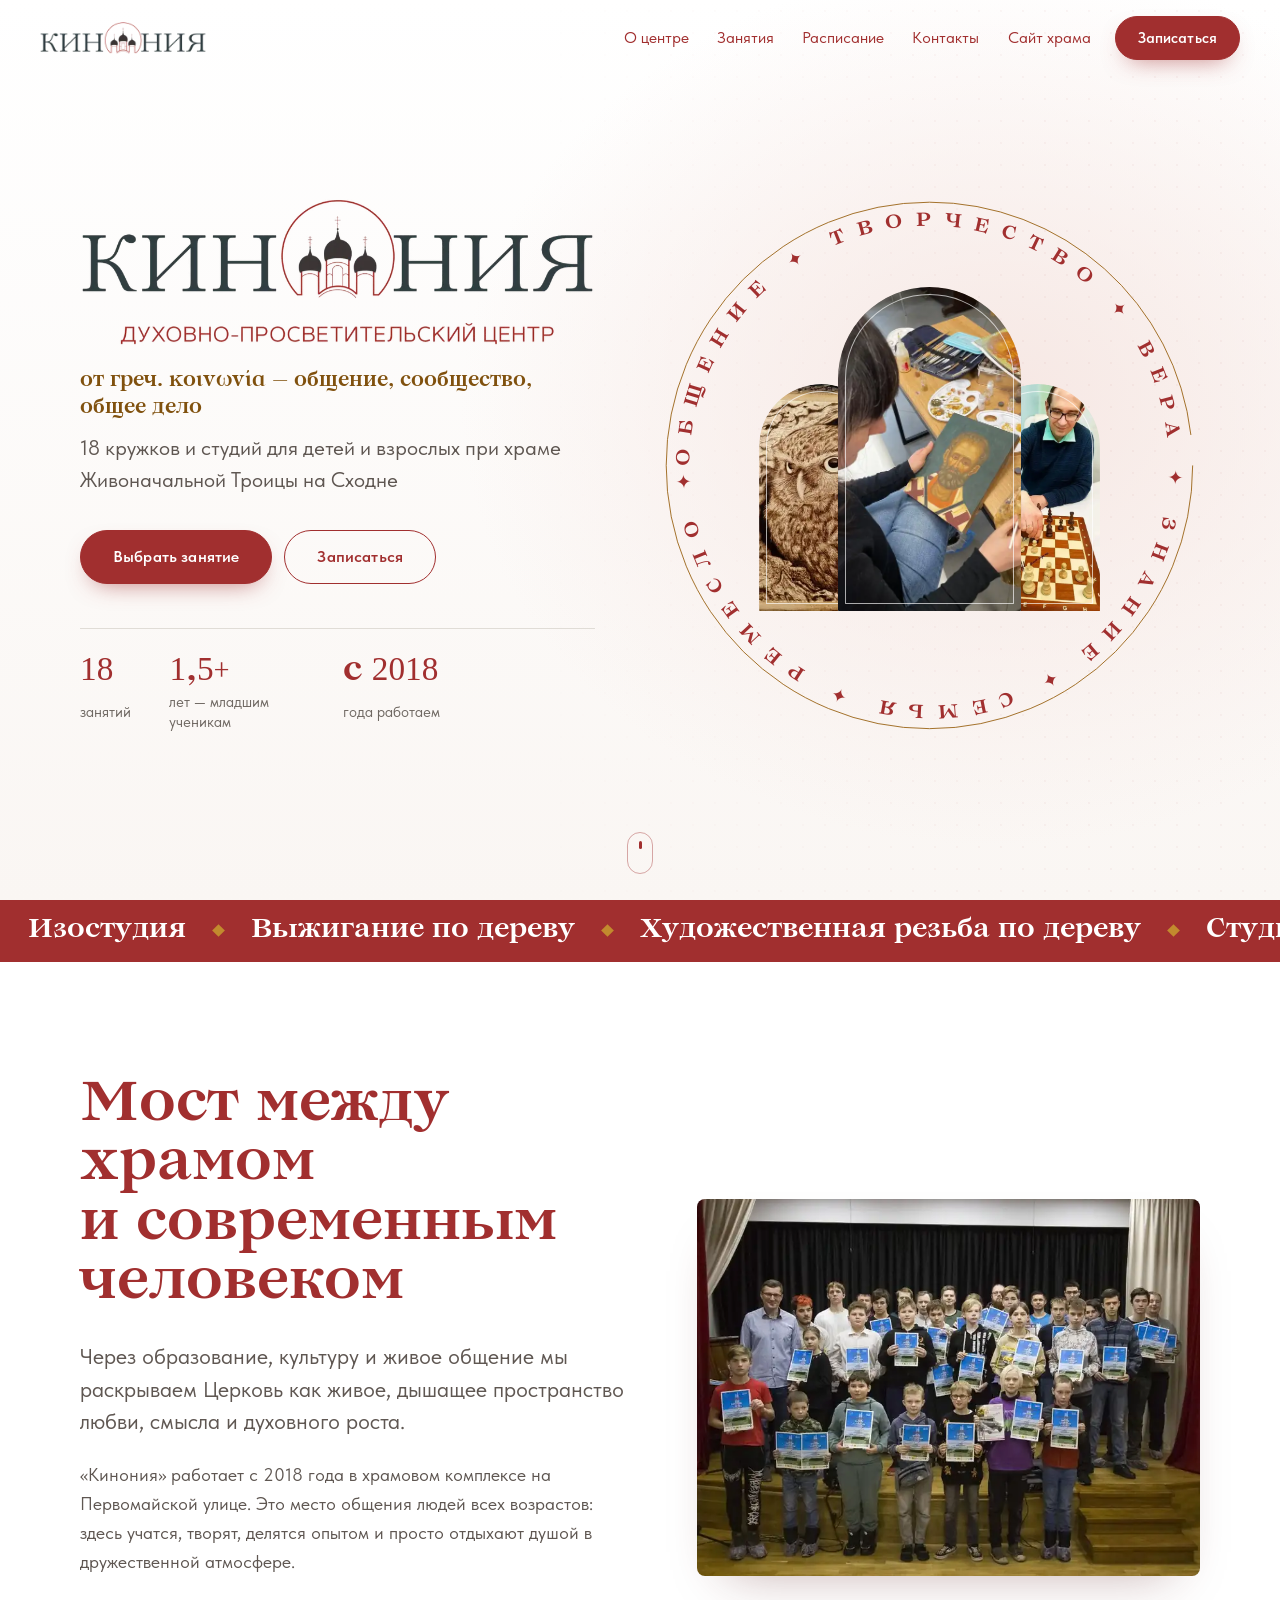
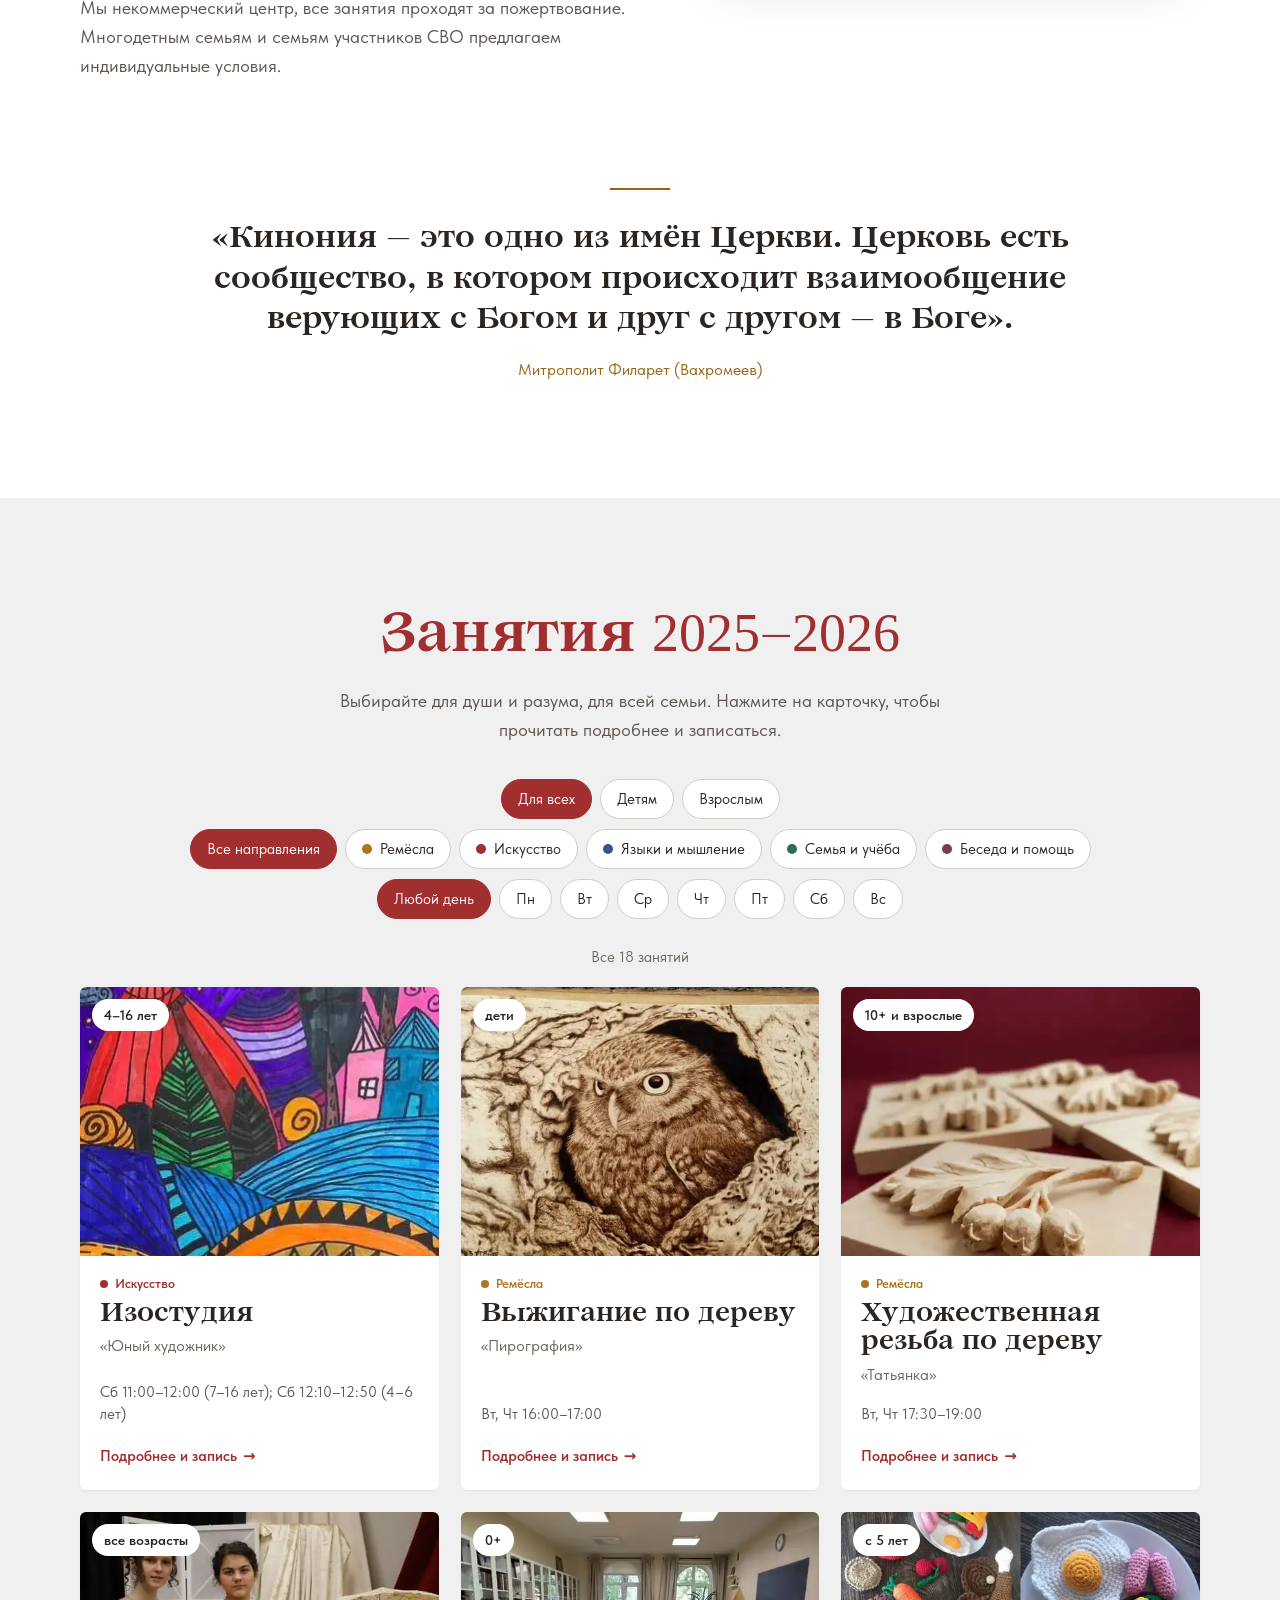
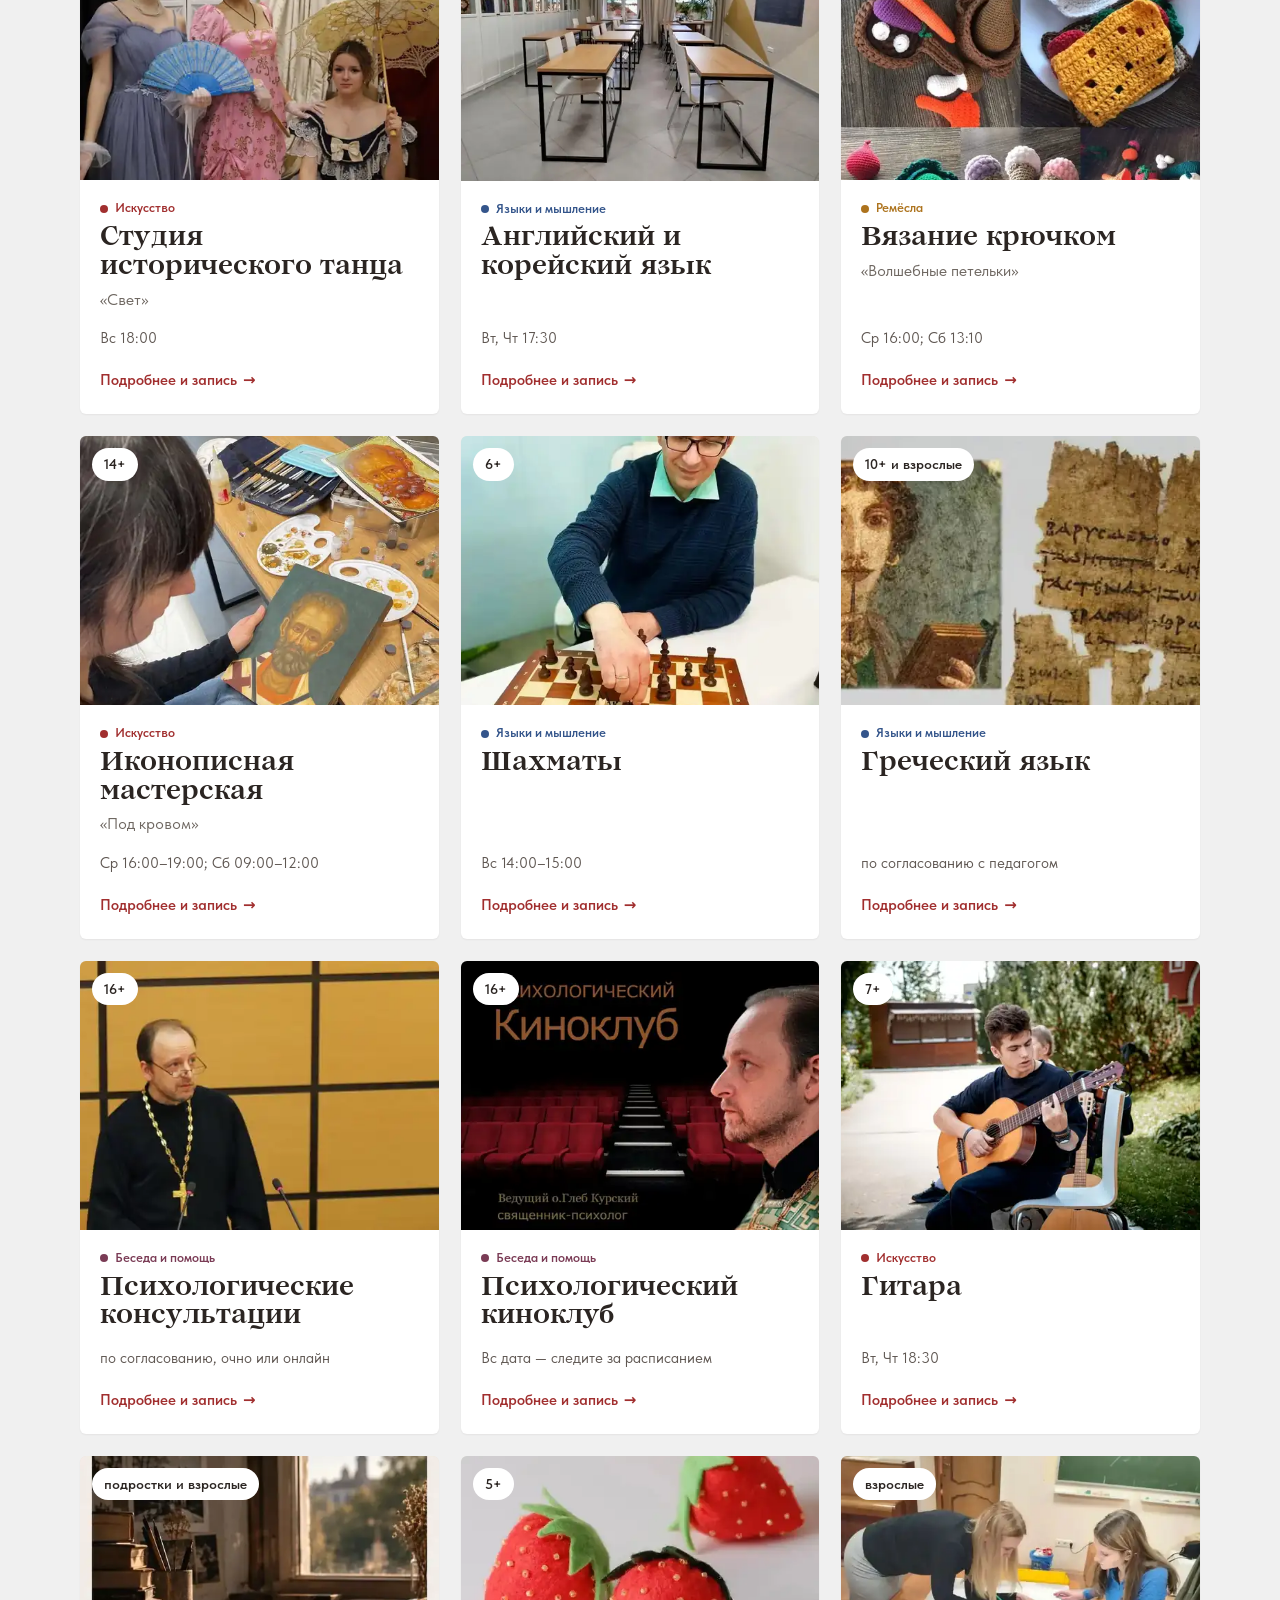
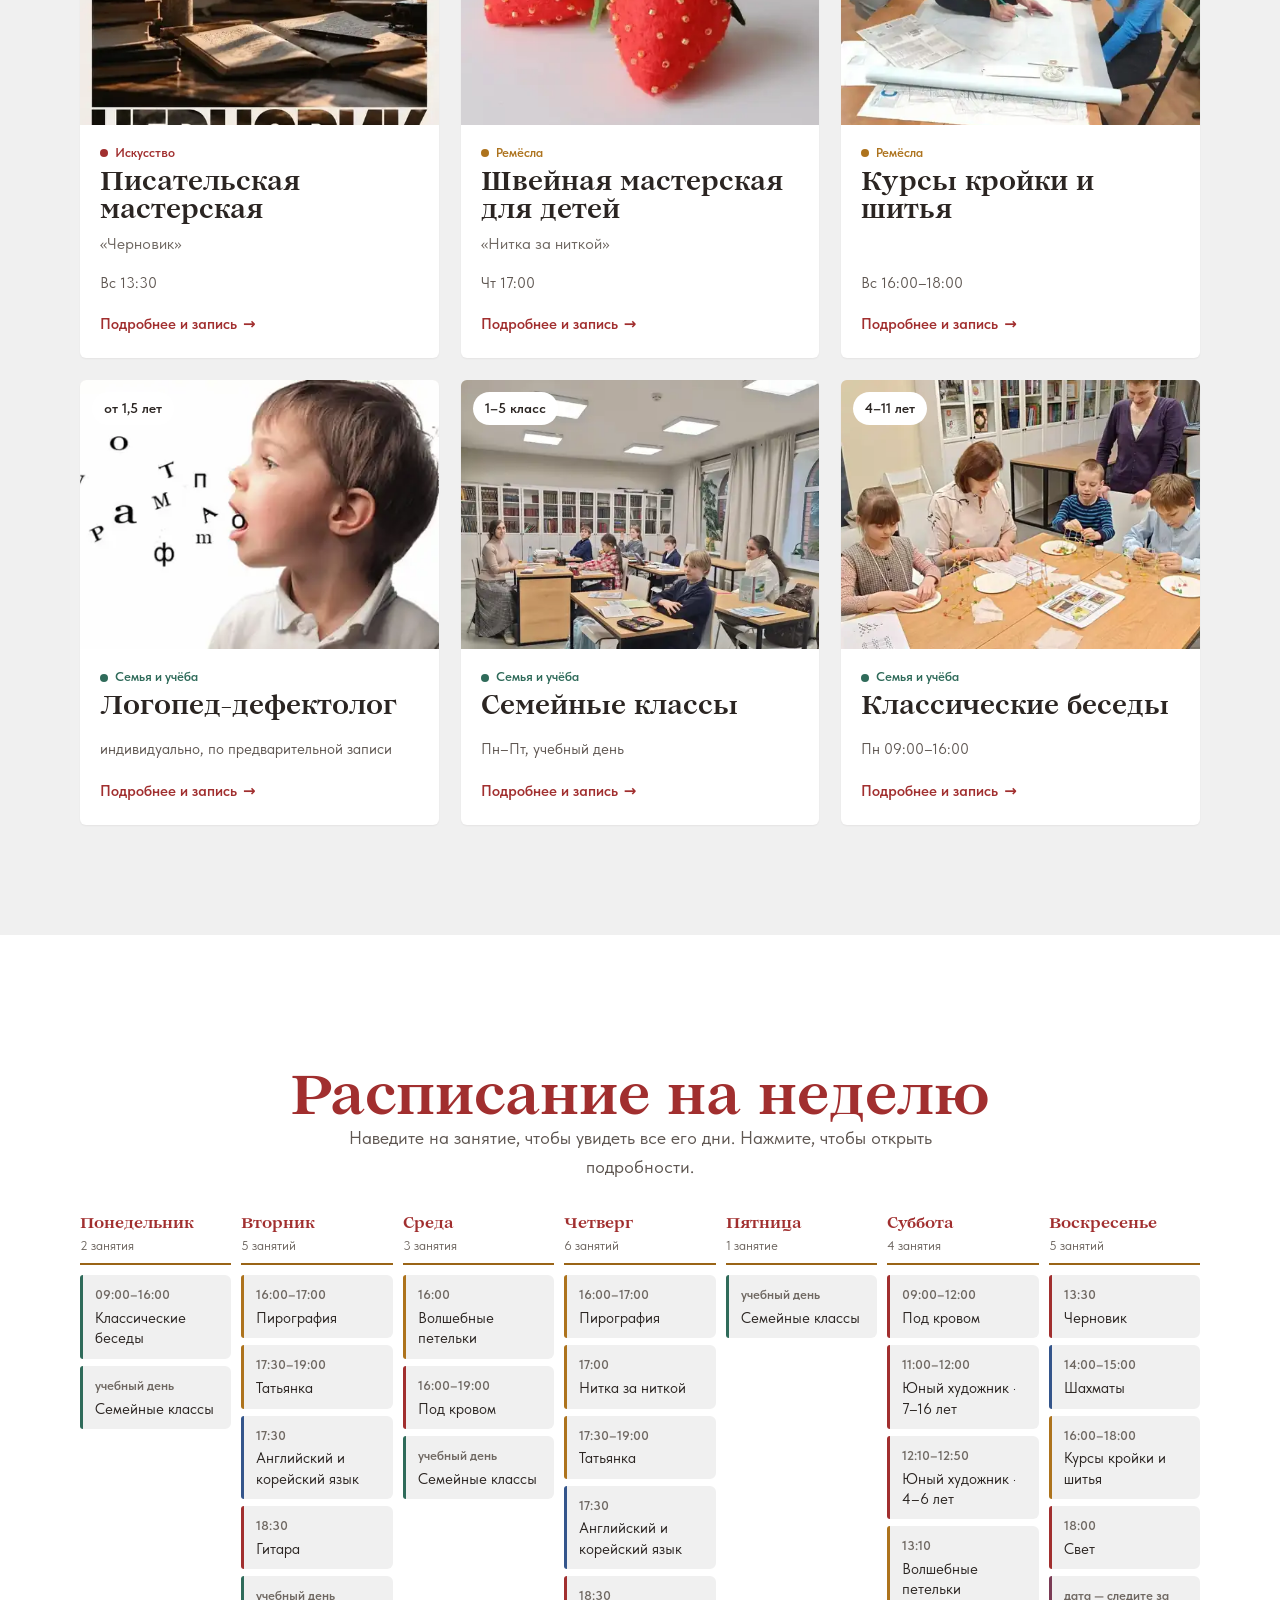
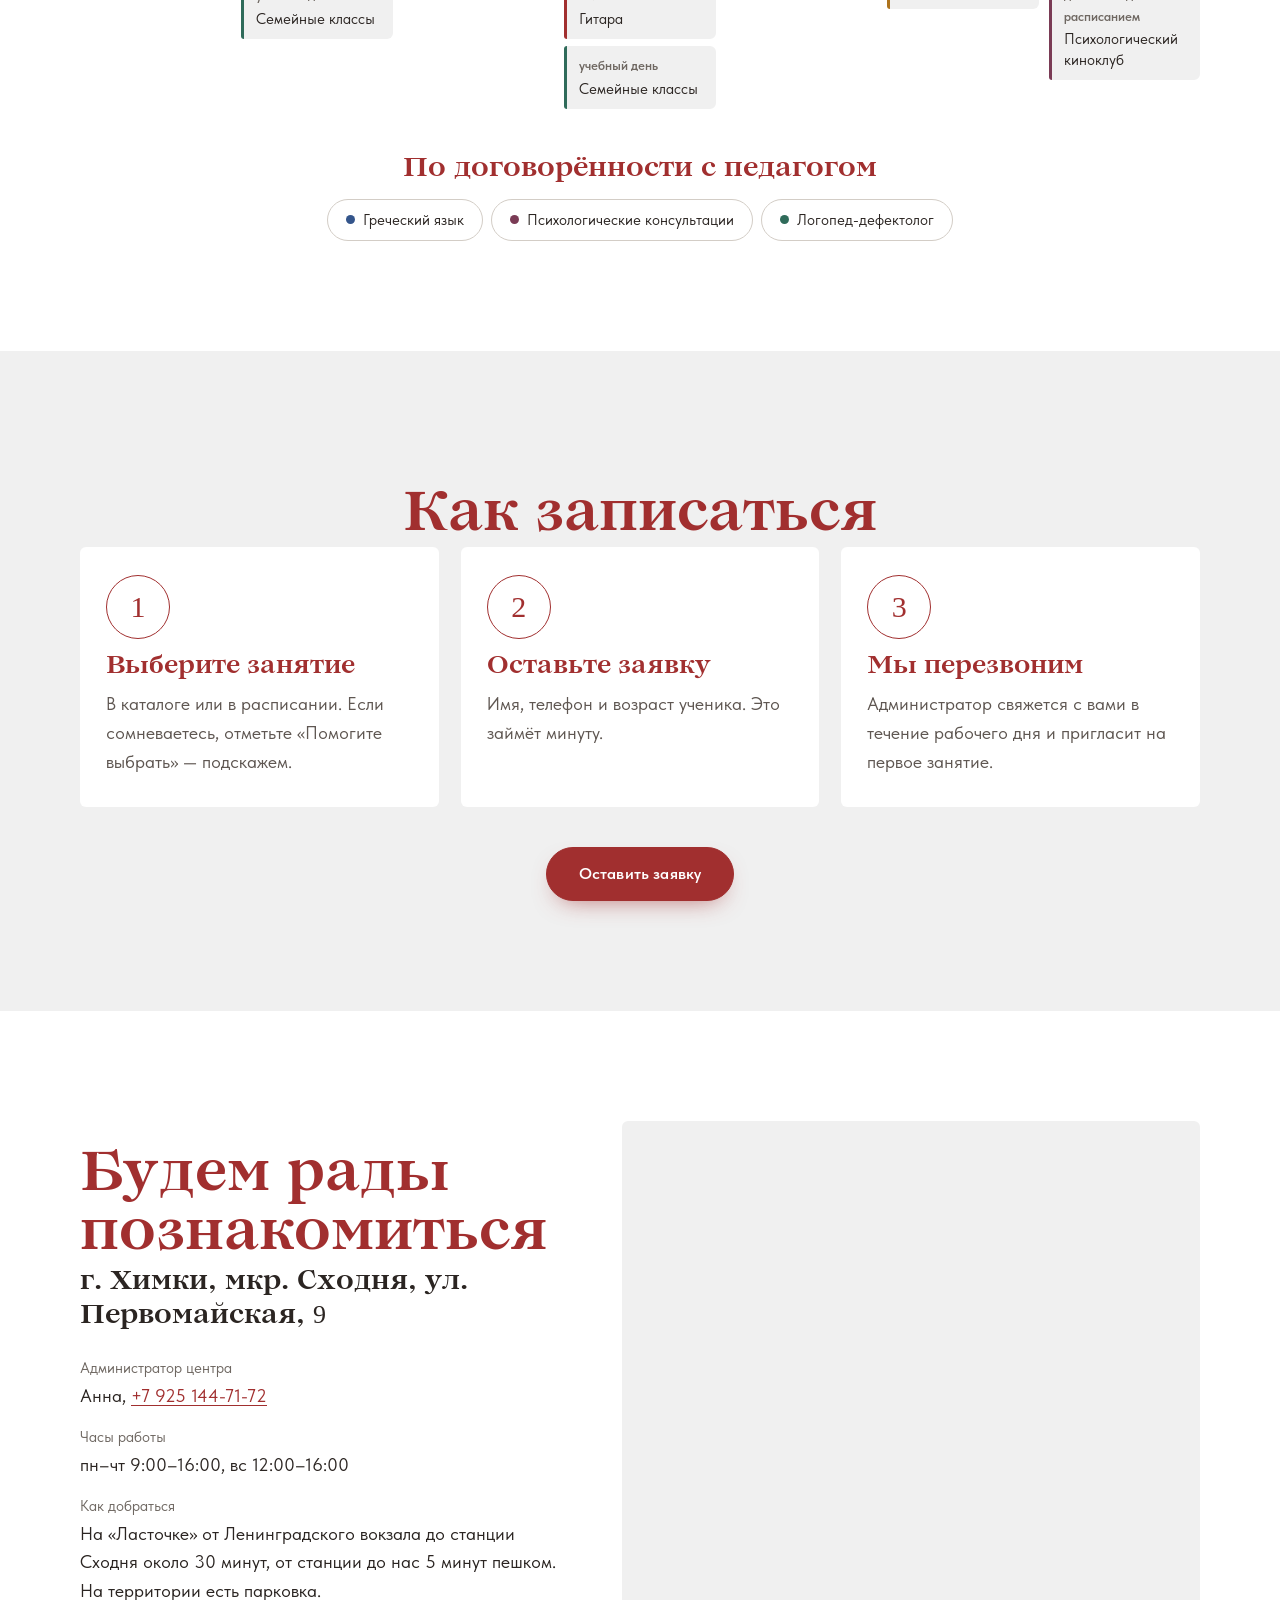
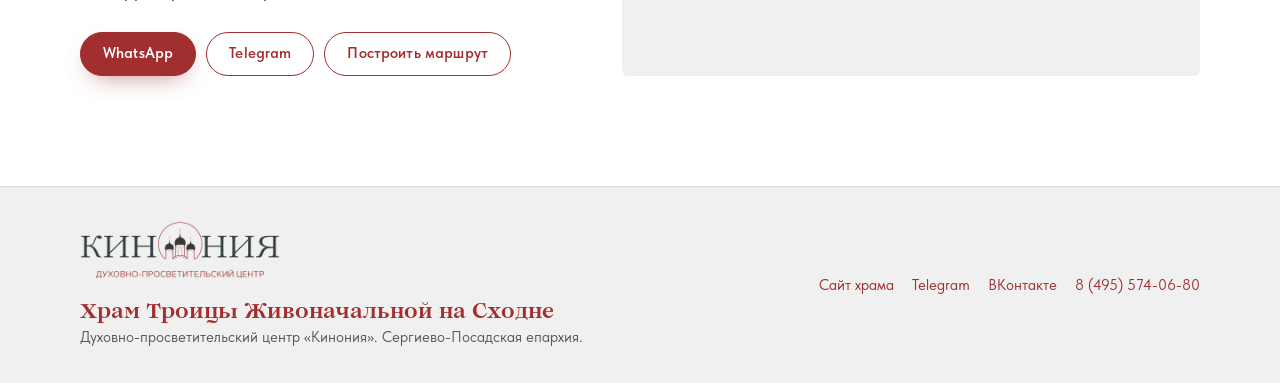
==== commit b8401392: "Новые фото занятий и галерея из нескольких фото в карточке занятия (шахматы, шитьё, семейные классы)" ====
--- a/index.html
+++ b/index.html
@@ -10,7 +10,7 @@
 <meta property="og:image" content="https://static.tildacdn.com/tild6534-3261-4866-a431-323131633238/DzECFIddaro.jpg">
 <meta name="theme-color" content="#A12F2F">
 <link rel="icon" href="img/favicon.png">
-<link rel="stylesheet" href="css/style.css?v=202611062350">
+<link rel="stylesheet" href="css/style.css?v=202611101057">
 </head>
 <body>
 
@@ -264,8 +264,8 @@
   </div>
 </div>
 
-<script src="js/config.js?v=202611062350"></script>
-<script src="js/clubs.js?v=202611062350"></script>
-<script src="js/app.js?v=202611062350"></script>
+<script src="js/config.js?v=202611101057"></script>
+<script src="js/clubs.js?v=202611101057"></script>
+<script src="js/app.js?v=202611101057"></script>
 </body>
 </html>
--- a/css/style.css
+++ b/css/style.css
@@ -276,7 +276,7 @@
 .card__btn:hover .card__title { color: var(--red); }
 .card__title { transition: color .3s; }
 .card__img { position: relative; aspect-ratio: 4 / 3; overflow: hidden; background: #e6e2dc; }
-.card__img img { width: 100%; height: 100%; object-fit: cover; transition: transform 1.2s var(--ease); }
+.card__img img { width: 100%; height: 100%; object-fit: cover; object-position: 50% 28%; transition: transform 1.2s var(--ease); }
 .card__btn:hover .card__img img { transform: scale(1.08); }
 .card__age { position: absolute; top: 12px; left: 12px; padding: 5px 12px; border-radius: 30px; background: #fff; font-size: 14px; font-weight: 600; color: var(--ink); }
 .card__body { display: flex; flex-direction: column; gap: 6px; padding: 18px 20px 22px; flex: 1; }
@@ -367,6 +367,18 @@
 .sheet__panel--info { padding: 0 0 36px; }
 .info__img { aspect-ratio: 16 / 11; background: #e6e2dc; }
 .info__img img { width: 100%; height: 100%; object-fit: cover; }
+.gal { position: relative; }
+.gal__track { display: flex; height: 100%; overflow-x: auto; scroll-snap-type: x mandatory; scrollbar-width: none; overscroll-behavior-x: contain; }
+.gal__track::-webkit-scrollbar { display: none; }
+.gal__track img { flex: 0 0 100%; scroll-snap-align: start; }
+.gal__track img.is-doc { object-fit: contain; background: #fff; }
+.gal__btn { position: absolute; top: 50%; width: 44px; height: 44px; margin-top: -22px; border: 0; border-radius: 50%; background: #ffffffe6; color: var(--red); font: 400 30px/1 var(--display); cursor: pointer; box-shadow: 0 2px 10px #0002; display: grid; place-items: center; padding-bottom: 4px; }
+.gal__btn--prev { left: 12px; }
+.gal__btn--next { right: 12px; }
+.gal__dots { position: absolute; left: 0; right: 0; bottom: 12px; display: flex; justify-content: center; gap: 8px; pointer-events: none; }
+.gal__dots i { width: 8px; height: 8px; border-radius: 50%; background: #ffffff99; box-shadow: 0 0 0 1px #0002; transition: background .3s, transform .3s; }
+.gal__dots i.is-on { background: #fff; transform: scale(1.25); }
+@media (hover: none) { .gal__btn { display: none; } }
 .info__body { padding: 26px clamp(20px, 4vw, 40px) 0; }
 .info__cat { display: flex; align-items: center; gap: 7px; font-size: 14px; font-weight: 600; color: var(--c); }
 .info__cat::before { content: ""; width: 8px; height: 8px; border-radius: 50%; background: var(--c); }
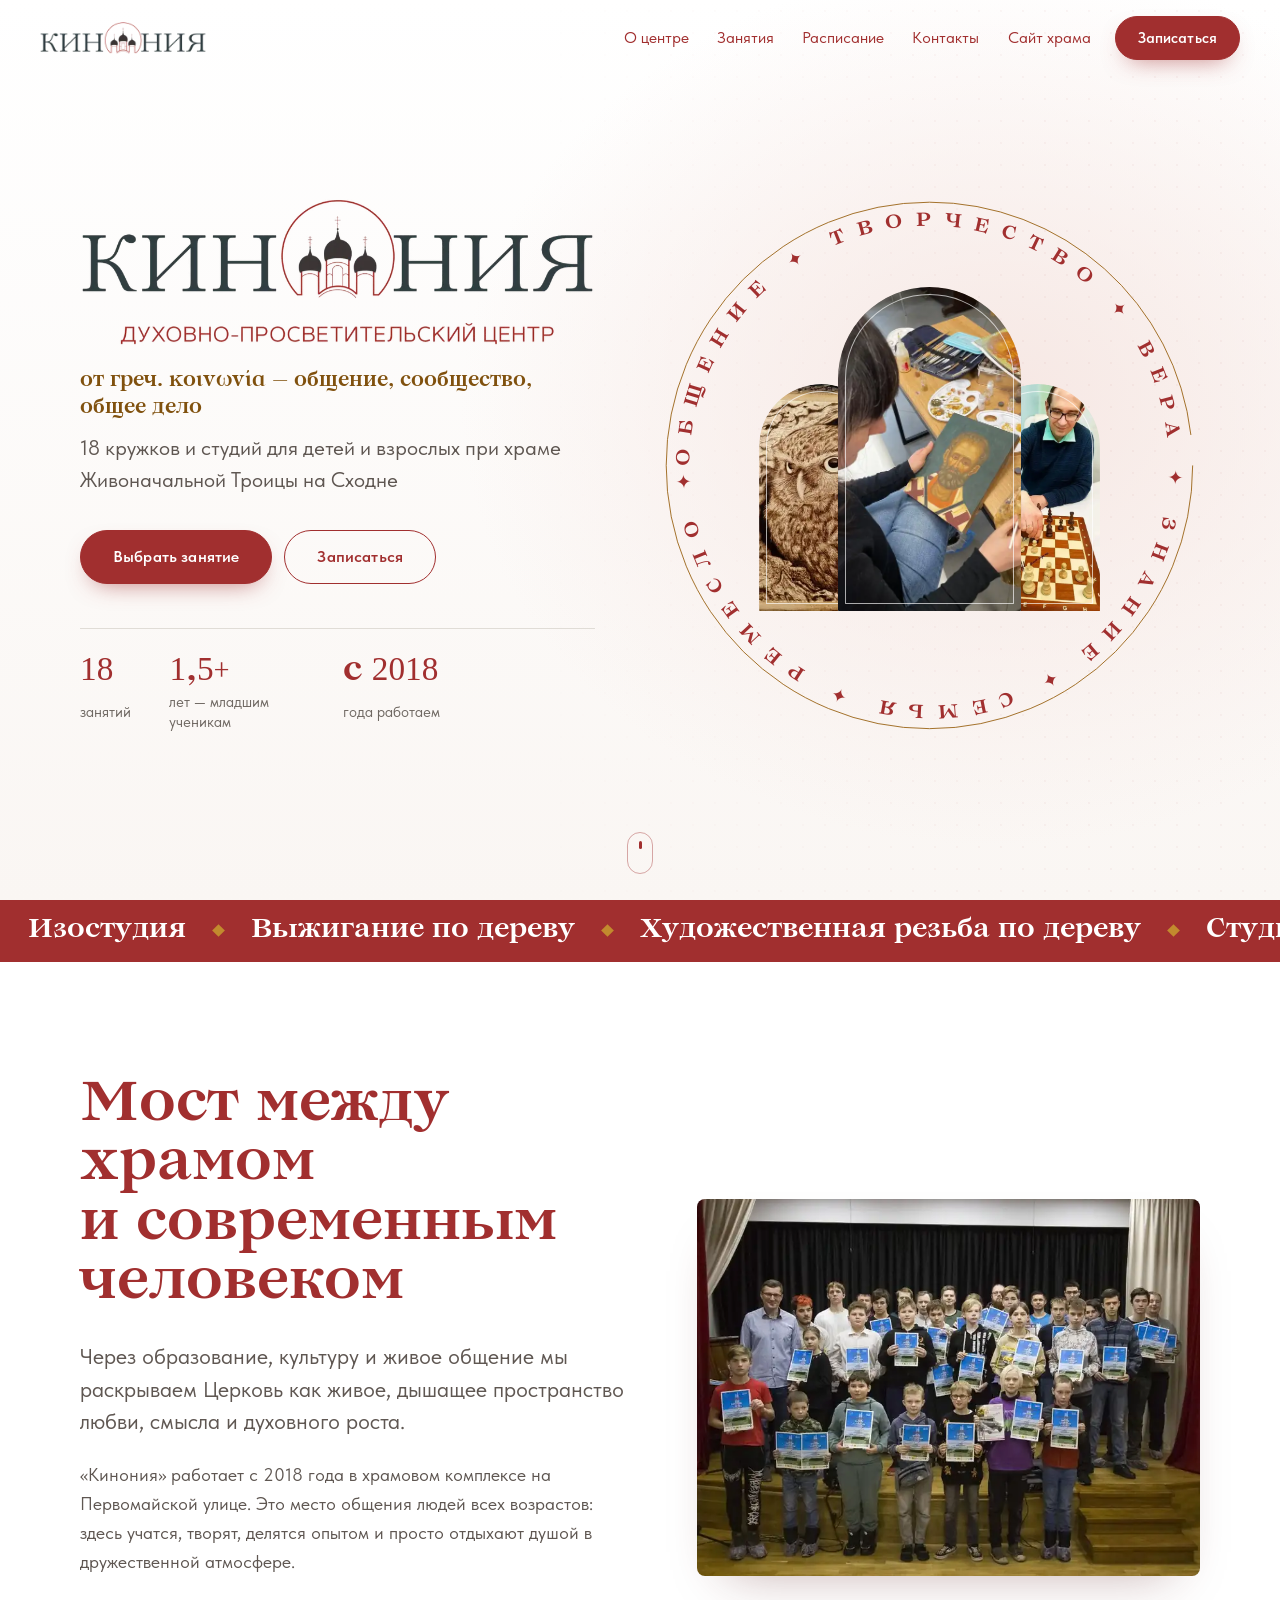
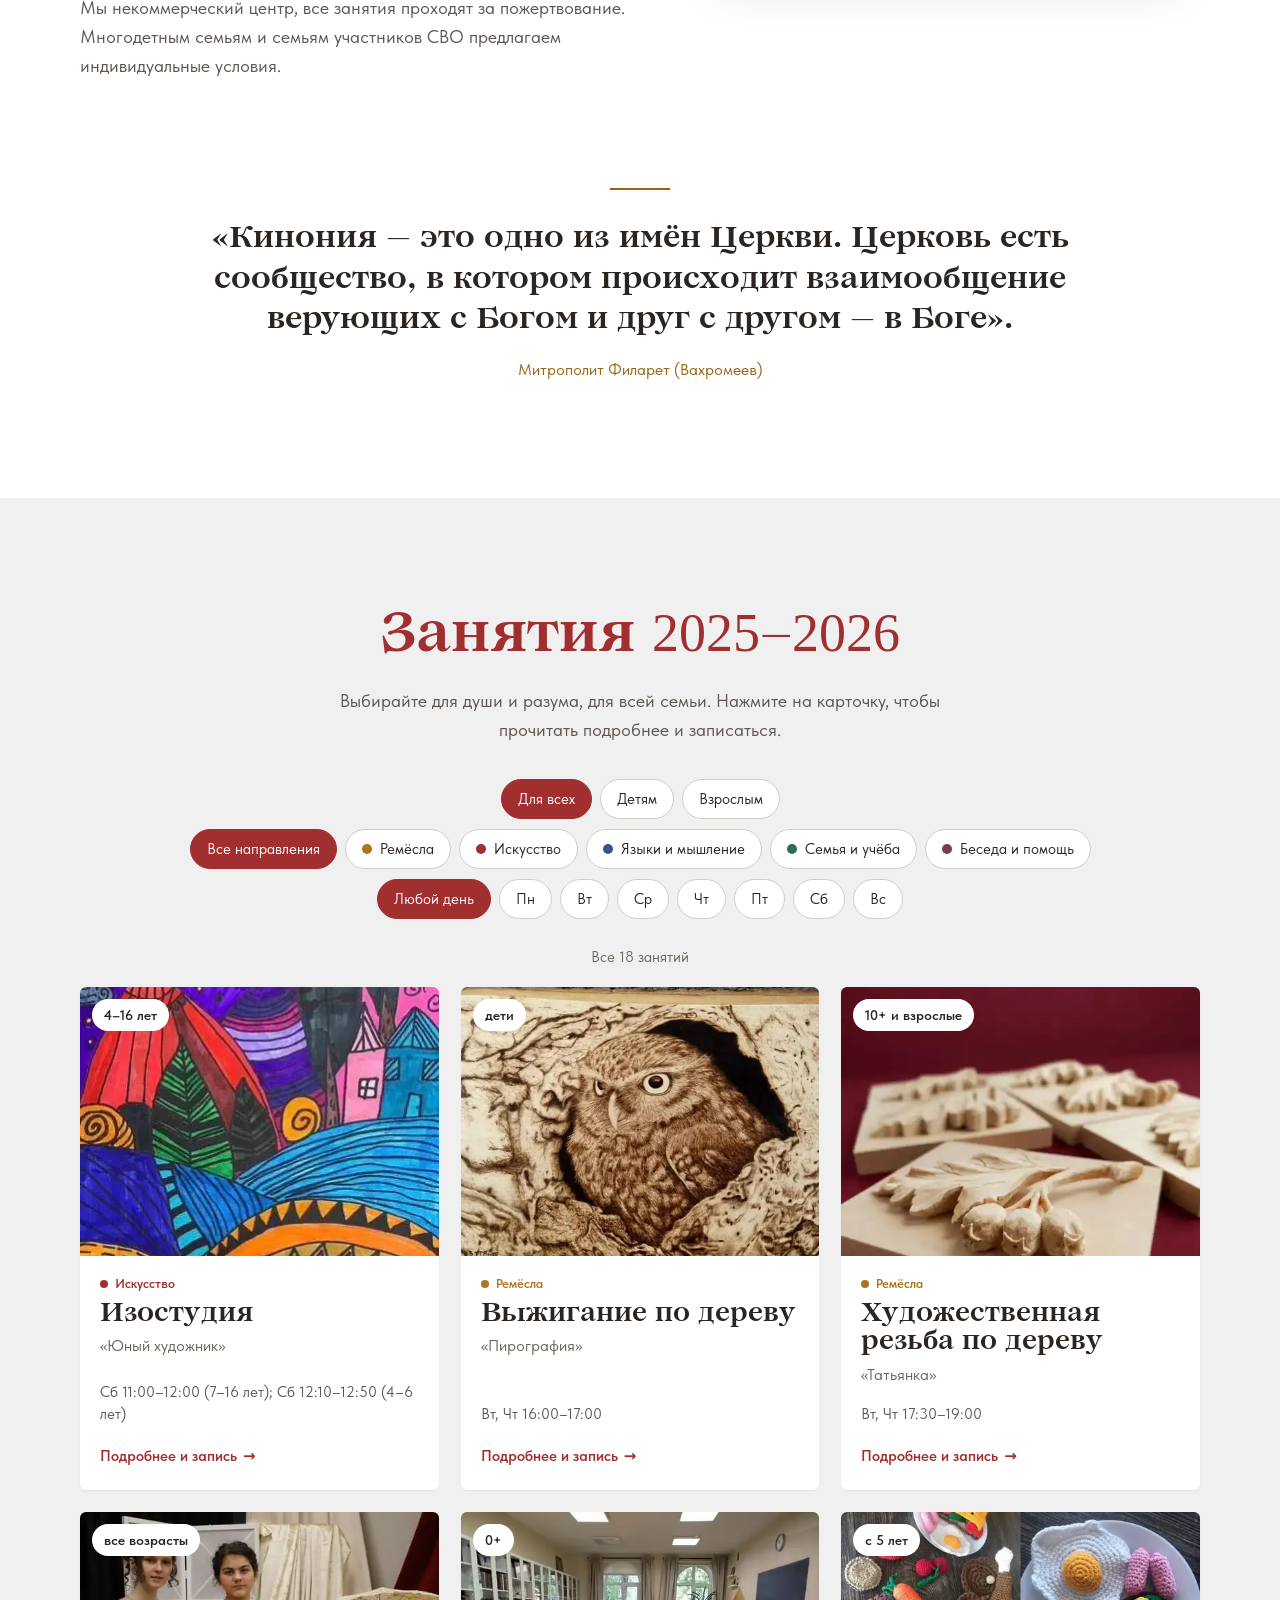
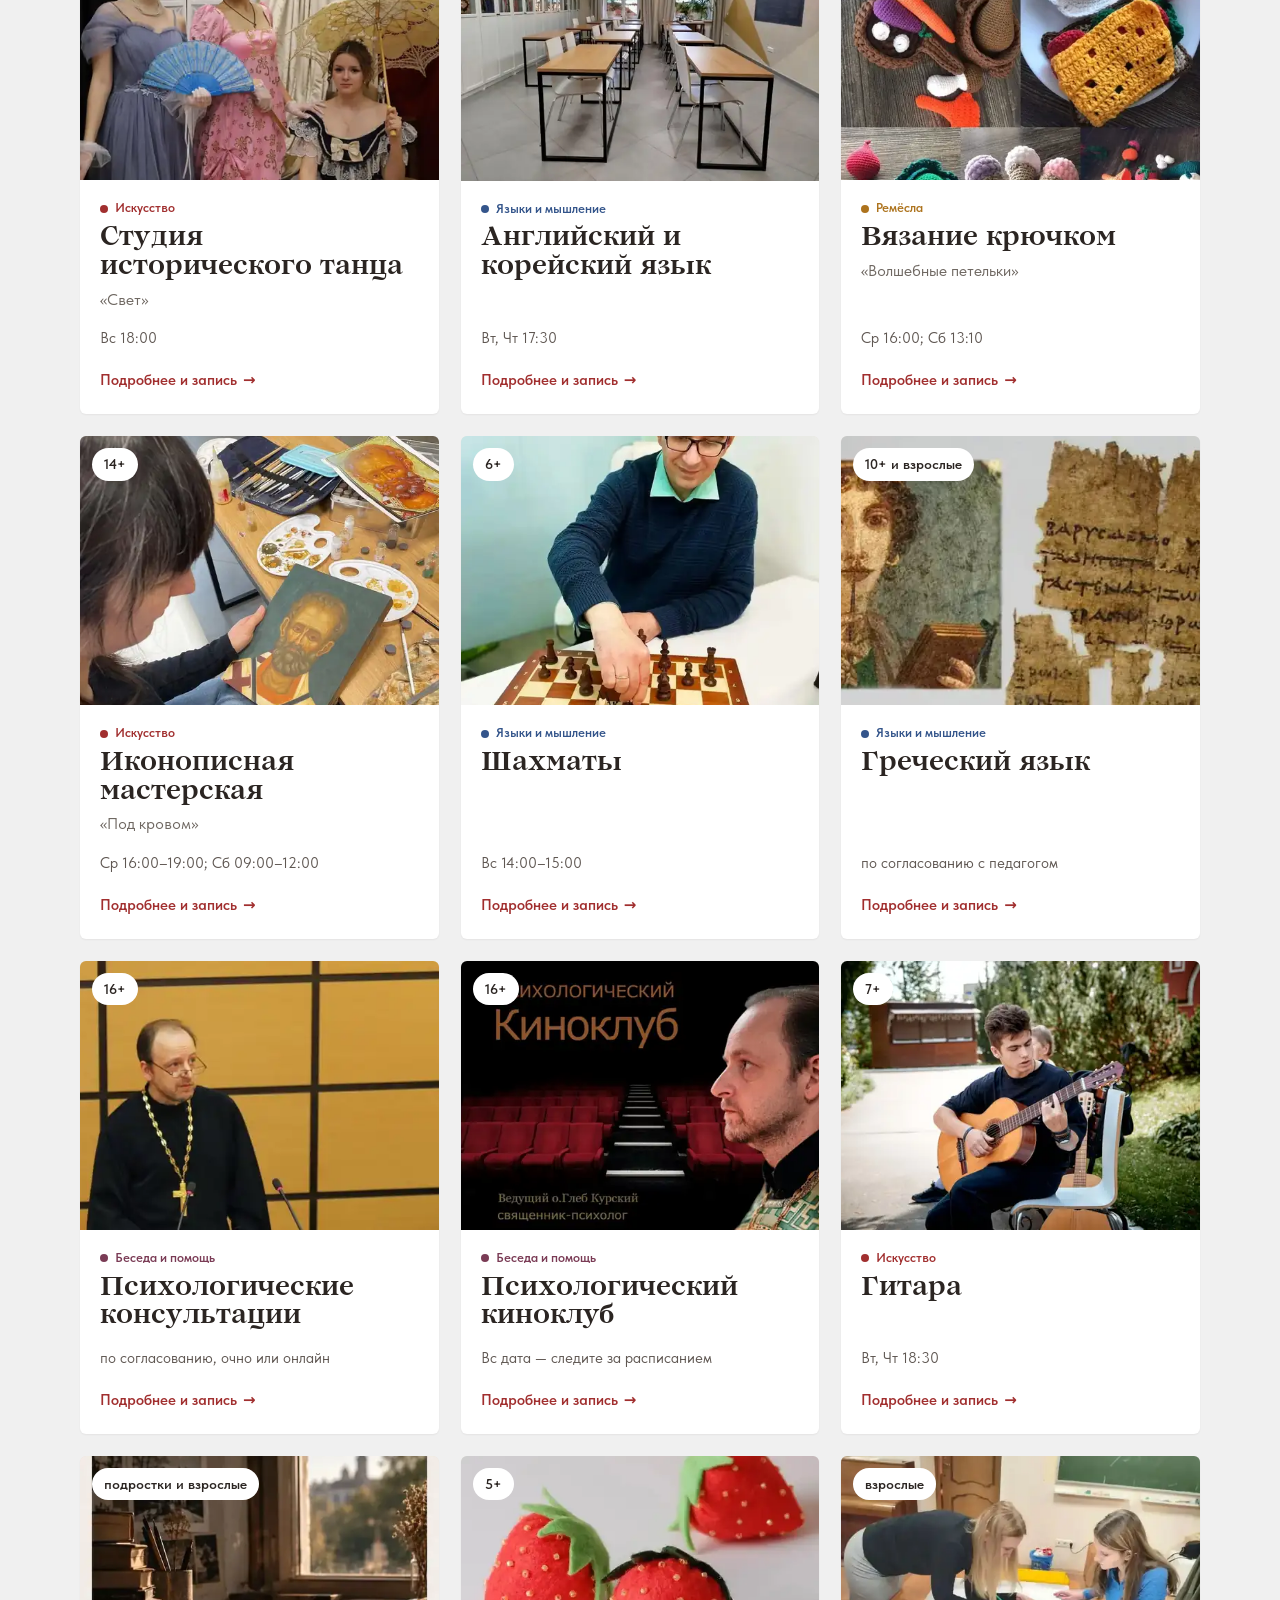
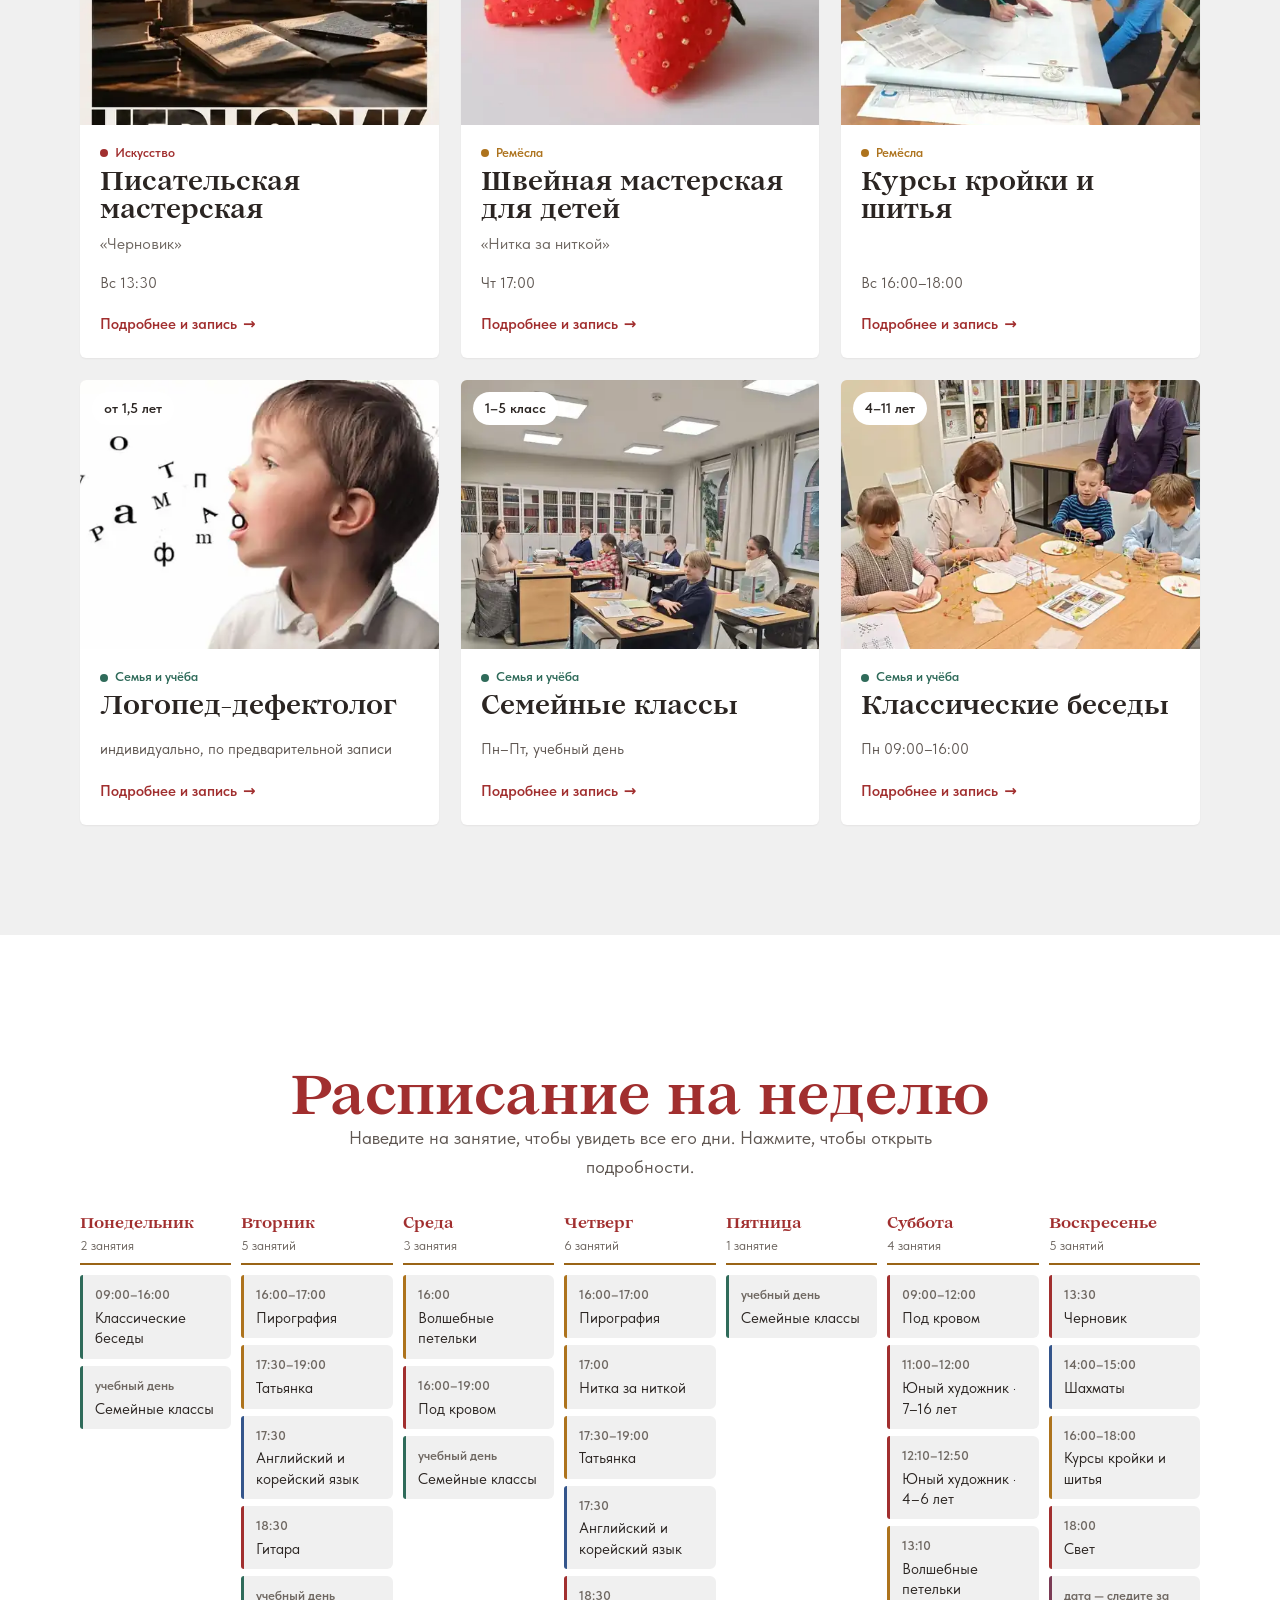
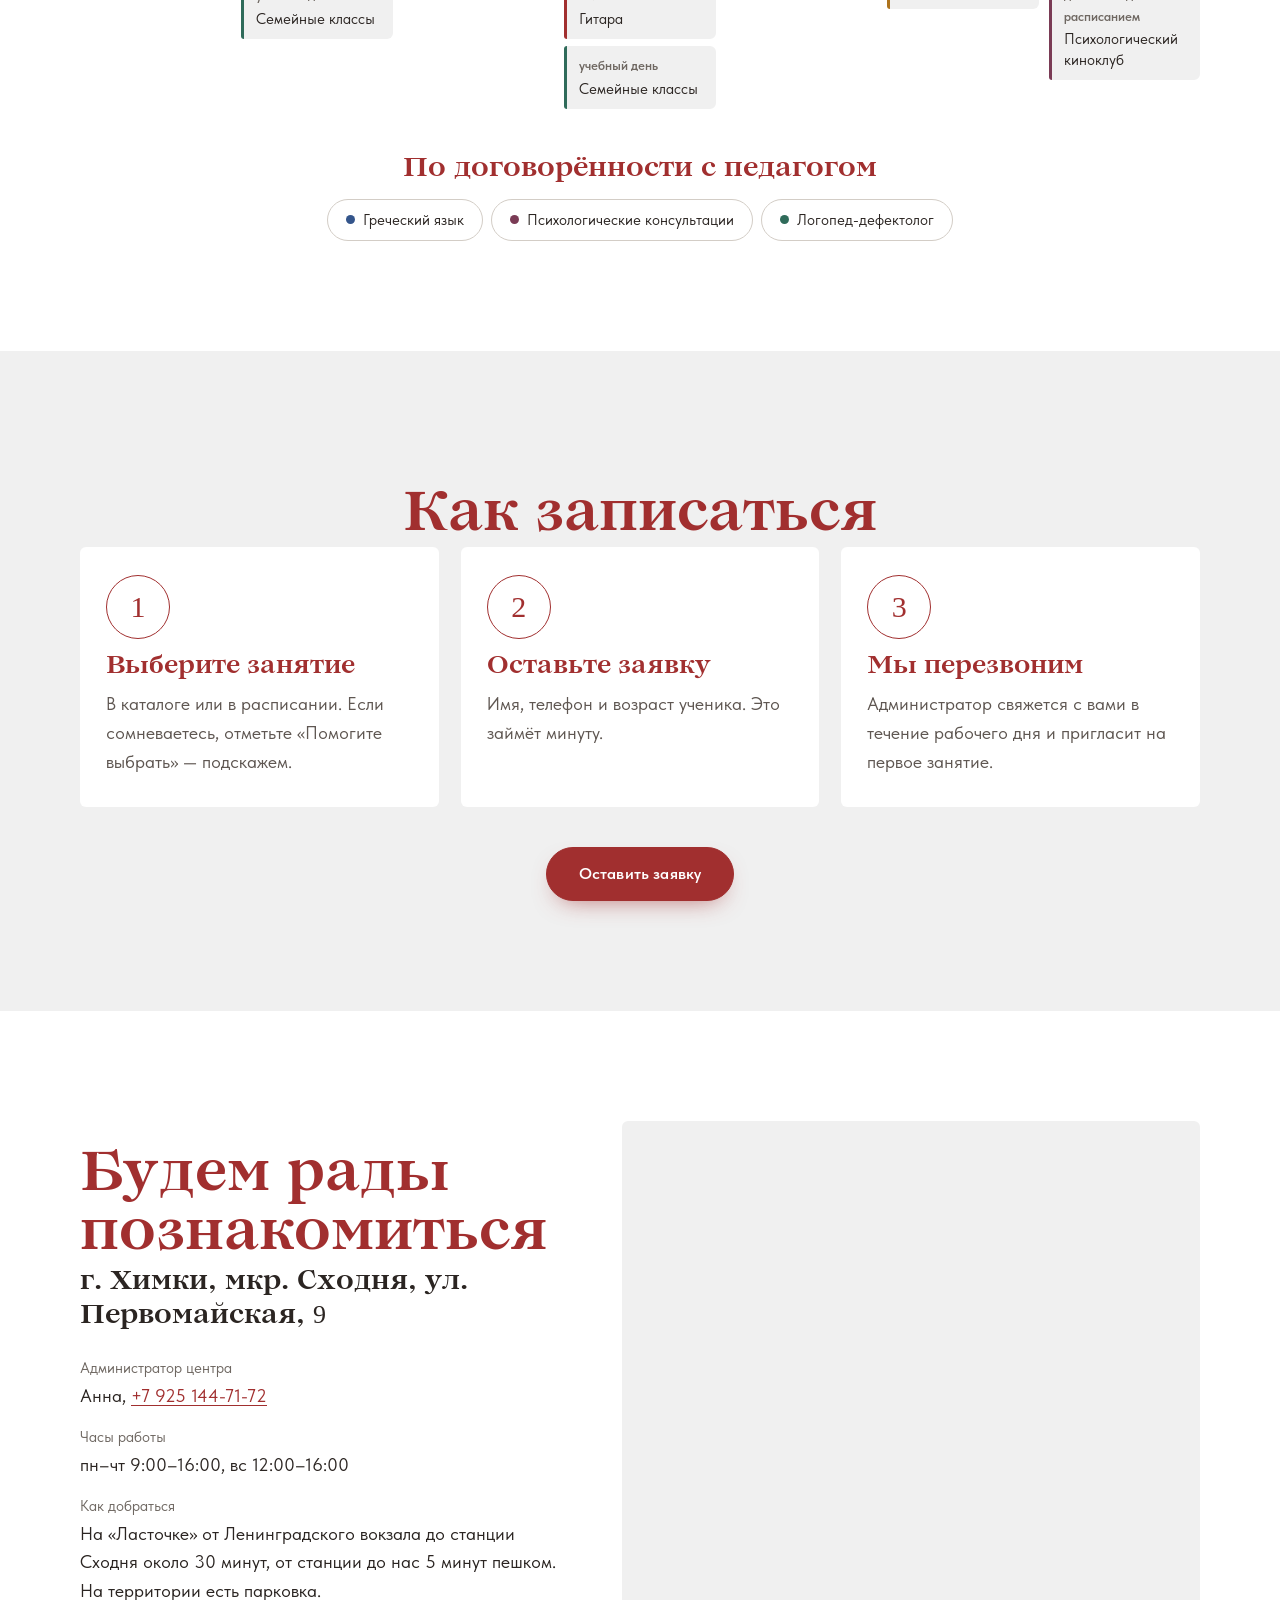
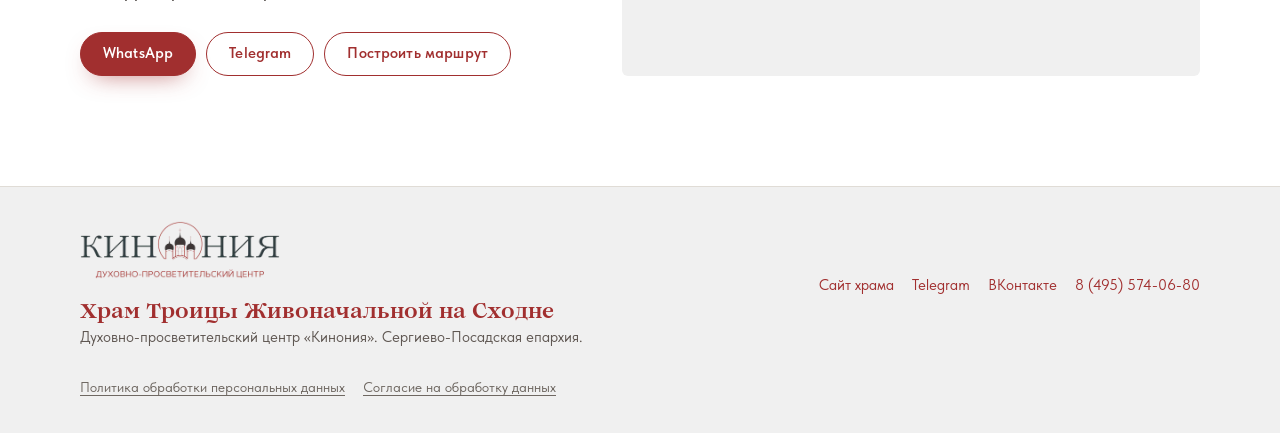
==== commit 83eaa91e: "Политика обработки данных, отдельное согласие, правки формы и подвала по 152-ФЗ Co-Authored-By: Clau" ====
--- a/index.html
+++ b/index.html
@@ -10,7 +10,7 @@
 <meta property="og:image" content="https://static.tildacdn.com/tild6534-3261-4866-a431-323131633238/DzECFIddaro.jpg">
 <meta name="theme-color" content="#A12F2F">
 <link rel="icon" href="img/favicon.png">
-<link rel="stylesheet" href="css/style.css?v=202611101057">
+<link rel="stylesheet" href="css/style.css?v=202611101200">
 </head>
 <body>
 
@@ -166,6 +166,10 @@
       <a href="https://vk.com/shodnyahram" target="_blank" rel="noopener">ВКонтакте</a>
       <a href="tel:+74955740680">8 (495) 574-06-80</a>
     </p>
+    <p class="foot__links foot__legal">
+      <a href="privacy.html">Политика обработки персональных данных</a>
+      <a href="consent.html">Согласие на обработку данных</a>
+    </p>
   </div>
 </footer>
 
@@ -237,14 +241,16 @@
       <label class="field">
         <span>Комментарий <i>необязательно</i></span>
         <textarea name="comment" rows="2" maxlength="500" placeholder="Удобные дни, опыт, вопросы"></textarea>
+        <small class="field__hint">Не пишите здесь сведения о здоровье и другие личные подробности</small>
       </label>
 
       <input class="hp" name="website" tabindex="-1" autocomplete="off" aria-hidden="true">
 
       <label class="check">
         <input type="checkbox" name="consent" required>
-        <span>Согласен(на) на обработку персональных данных для связи по записи</span>
-      </label>
+        <span>Даю <a href="consent.html" target="_blank" rel="noopener">согласие на обработку персональных данных</a>, в том числе данных ребёнка, если записываю его как родитель или законный представитель</span>
+      </label>
+      <p class="form__legal">Подробнее: <a href="privacy.html" target="_blank" rel="noopener">Политика обработки персональных данных</a>. Согласие можно отозвать в любой момент.</p>
       <em class="field__err field__err--check">Без согласия мы не сможем вам перезвонить</em>
 
       <button class="btn btn--red btn--wide" type="submit" id="submit">Отправить заявку</button>
@@ -264,8 +270,8 @@
   </div>
 </div>
 
-<script src="js/config.js?v=202611101057"></script>
-<script src="js/clubs.js?v=202611101057"></script>
-<script src="js/app.js?v=202611101057"></script>
+<script src="js/config.js?v=202611101200"></script>
+<script src="js/clubs.js?v=202611101200"></script>
+<script src="js/app.js?v=202611101200"></script>
 </body>
 </html>
--- a/css/style.css
+++ b/css/style.css
@@ -365,13 +365,15 @@
 .sheet__x svg { width: 18px; height: 18px; stroke: var(--ink); stroke-width: 1.8; fill: none; }
 
 .sheet__panel--info { padding: 0 0 36px; }
-.info__img { aspect-ratio: 16 / 11; background: #e6e2dc; }
-.info__img img { width: 100%; height: 100%; object-fit: cover; }
+.info__img { background: #f1ede7; overflow: hidden; }
+.ph { position: relative; overflow: hidden; background-size: cover; background-position: center; }
+.ph::before { content: ""; position: absolute; inset: -40px; background: inherit; filter: blur(28px) saturate(1.1); opacity: .85; }
+.ph.is-doc { background: #fff; }
+.ph img { position: relative; display: block; width: 100%; height: auto; max-height: min(72vh, 640px); object-fit: contain; }
 .gal { position: relative; }
-.gal__track { display: flex; height: 100%; overflow-x: auto; scroll-snap-type: x mandatory; scrollbar-width: none; overscroll-behavior-x: contain; }
+.gal__track { display: flex; align-items: center; overflow-x: auto; overflow-y: hidden; transition: height .35s ease; scroll-snap-type: x mandatory; scrollbar-width: none; overscroll-behavior-x: contain; }
 .gal__track::-webkit-scrollbar { display: none; }
-.gal__track img { flex: 0 0 100%; scroll-snap-align: start; }
-.gal__track img.is-doc { object-fit: contain; background: #fff; }
+.gal__track > .ph { flex: 0 0 100%; scroll-snap-align: start; }
 .gal__btn { position: absolute; top: 50%; width: 44px; height: 44px; margin-top: -22px; border: 0; border-radius: 50%; background: #ffffffe6; color: var(--red); font: 400 30px/1 var(--display); cursor: pointer; box-shadow: 0 2px 10px #0002; display: grid; place-items: center; padding-bottom: 4px; }
 .gal__btn--prev { left: 12px; }
 .gal__btn--next { right: 12px; }
@@ -436,3 +438,11 @@
   html { scroll-behavior: auto; }
   *, *::before, *::after { animation-duration: .01ms !important; animation-delay: 0s !important; animation-iteration-count: 1 !important; transition-duration: .01ms !important; }
 }
+
+/* юридические подсказки в форме и в подвале */
+.form__legal { margin: -6px 0 14px; font-size: 13.5px; color: var(--ink-3); }
+.form__legal a, .foot__legal a { color: var(--ink-2); text-decoration: underline; text-underline-offset: 3px; }
+.check a { color: var(--red); text-decoration: underline; text-underline-offset: 3px; }
+.field__hint { display: block; margin-top: 4px; font-size: 13px; color: var(--ink-3); }
+.foot__legal { width: 100%; font-size: 13.5px; margin-top: 4px; }
+.foot__legal a { color: var(--ink-3); }
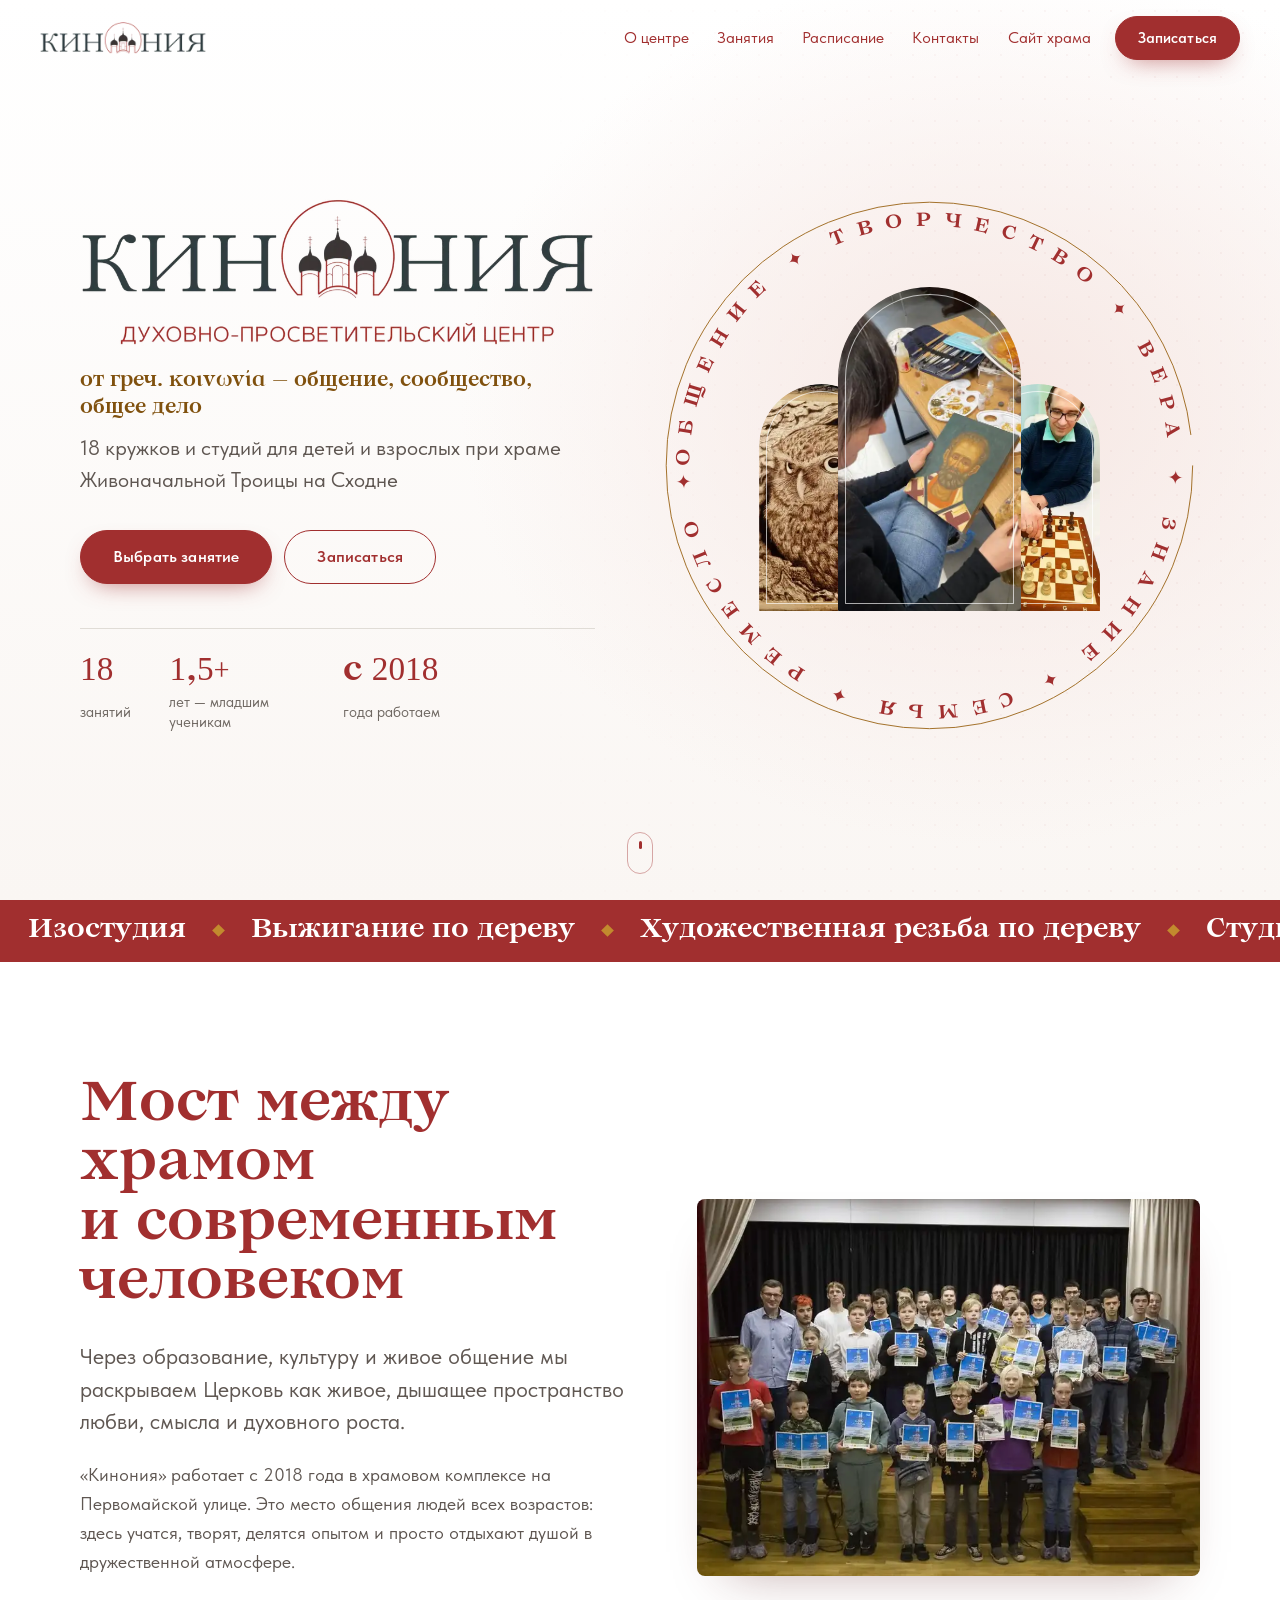
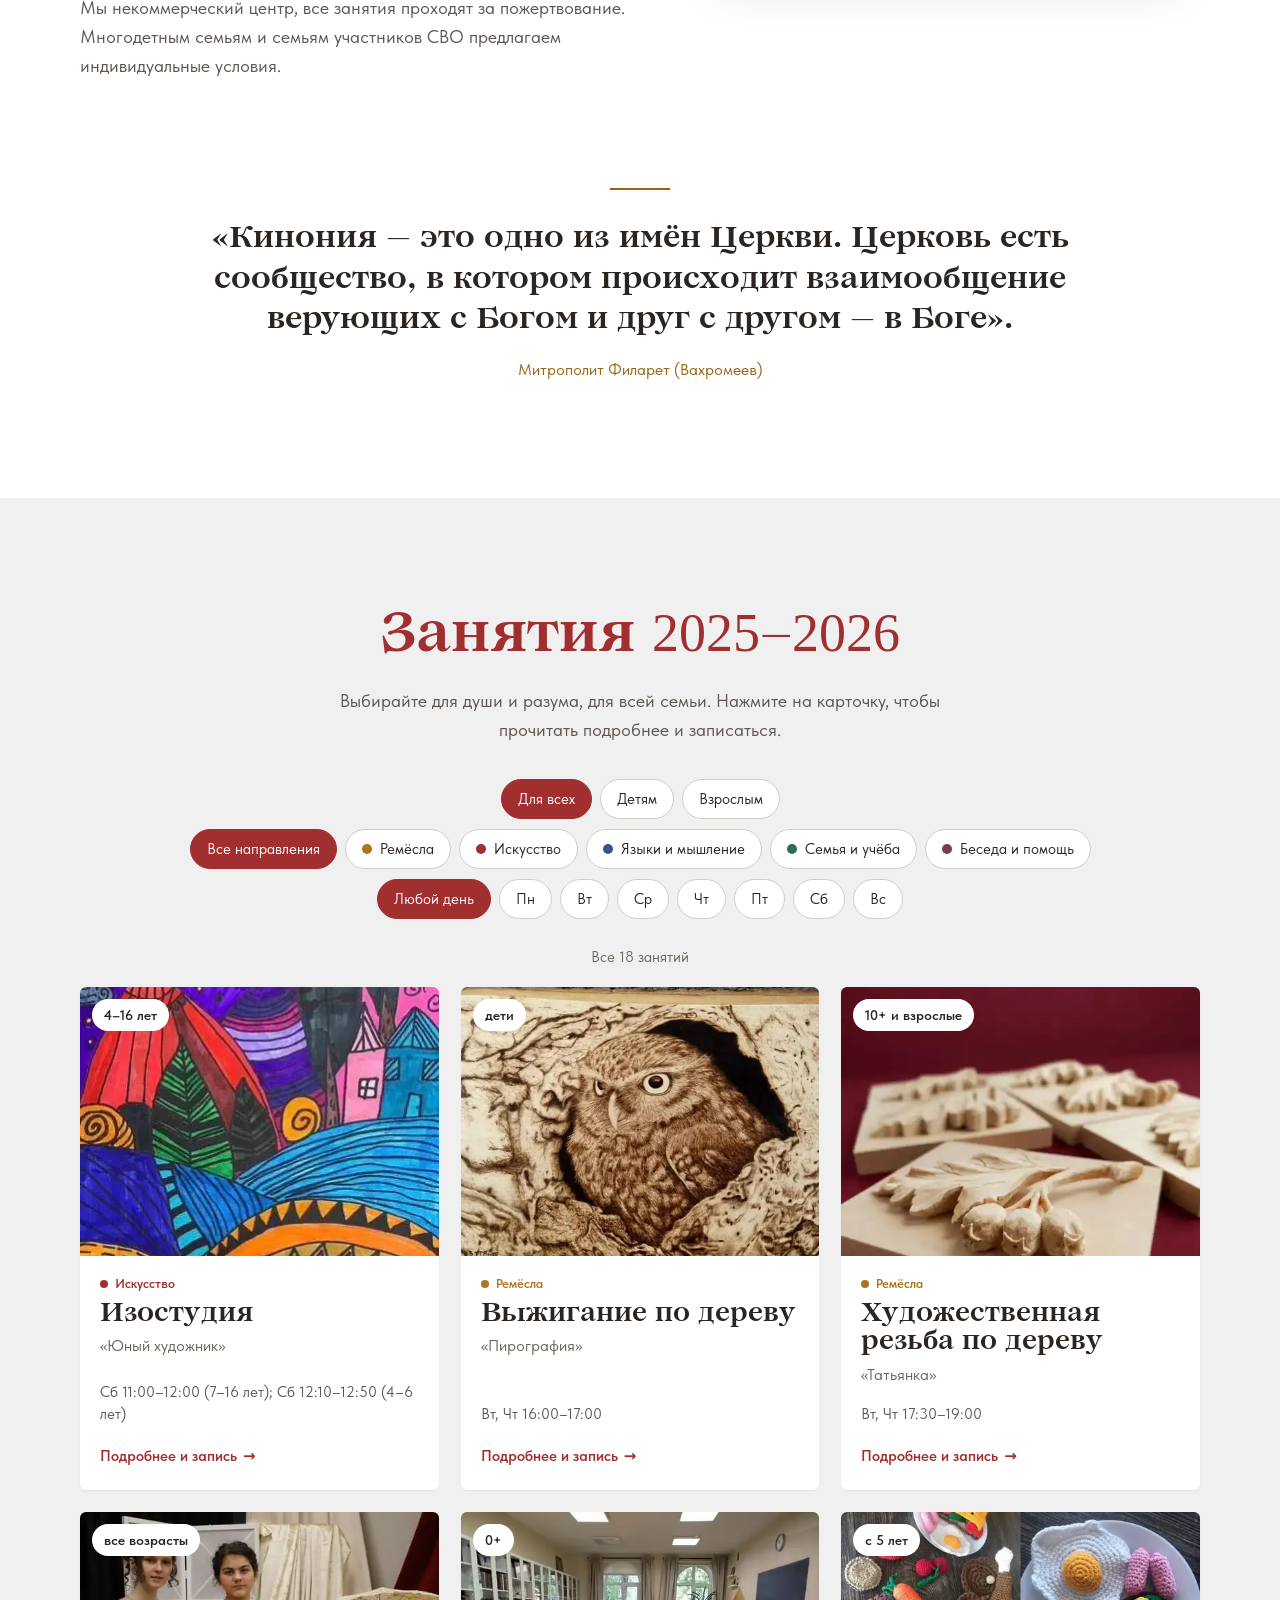
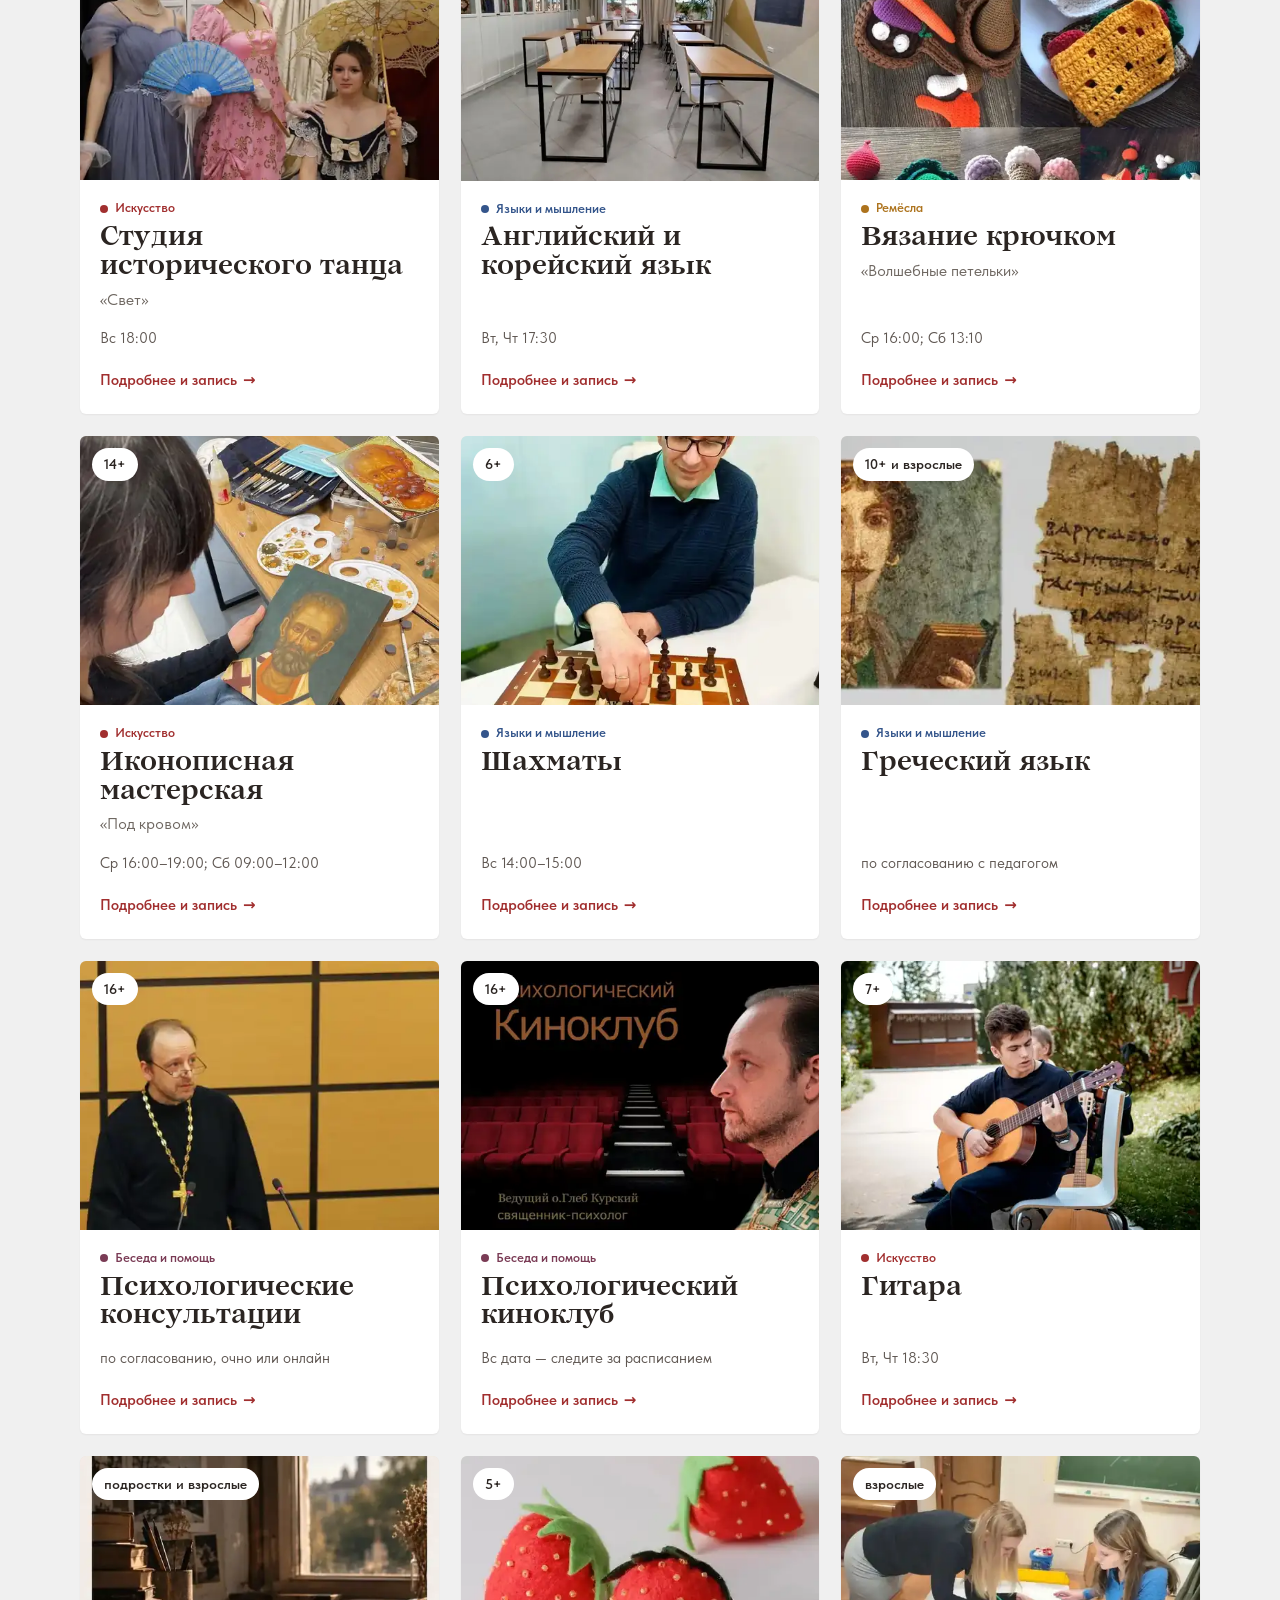
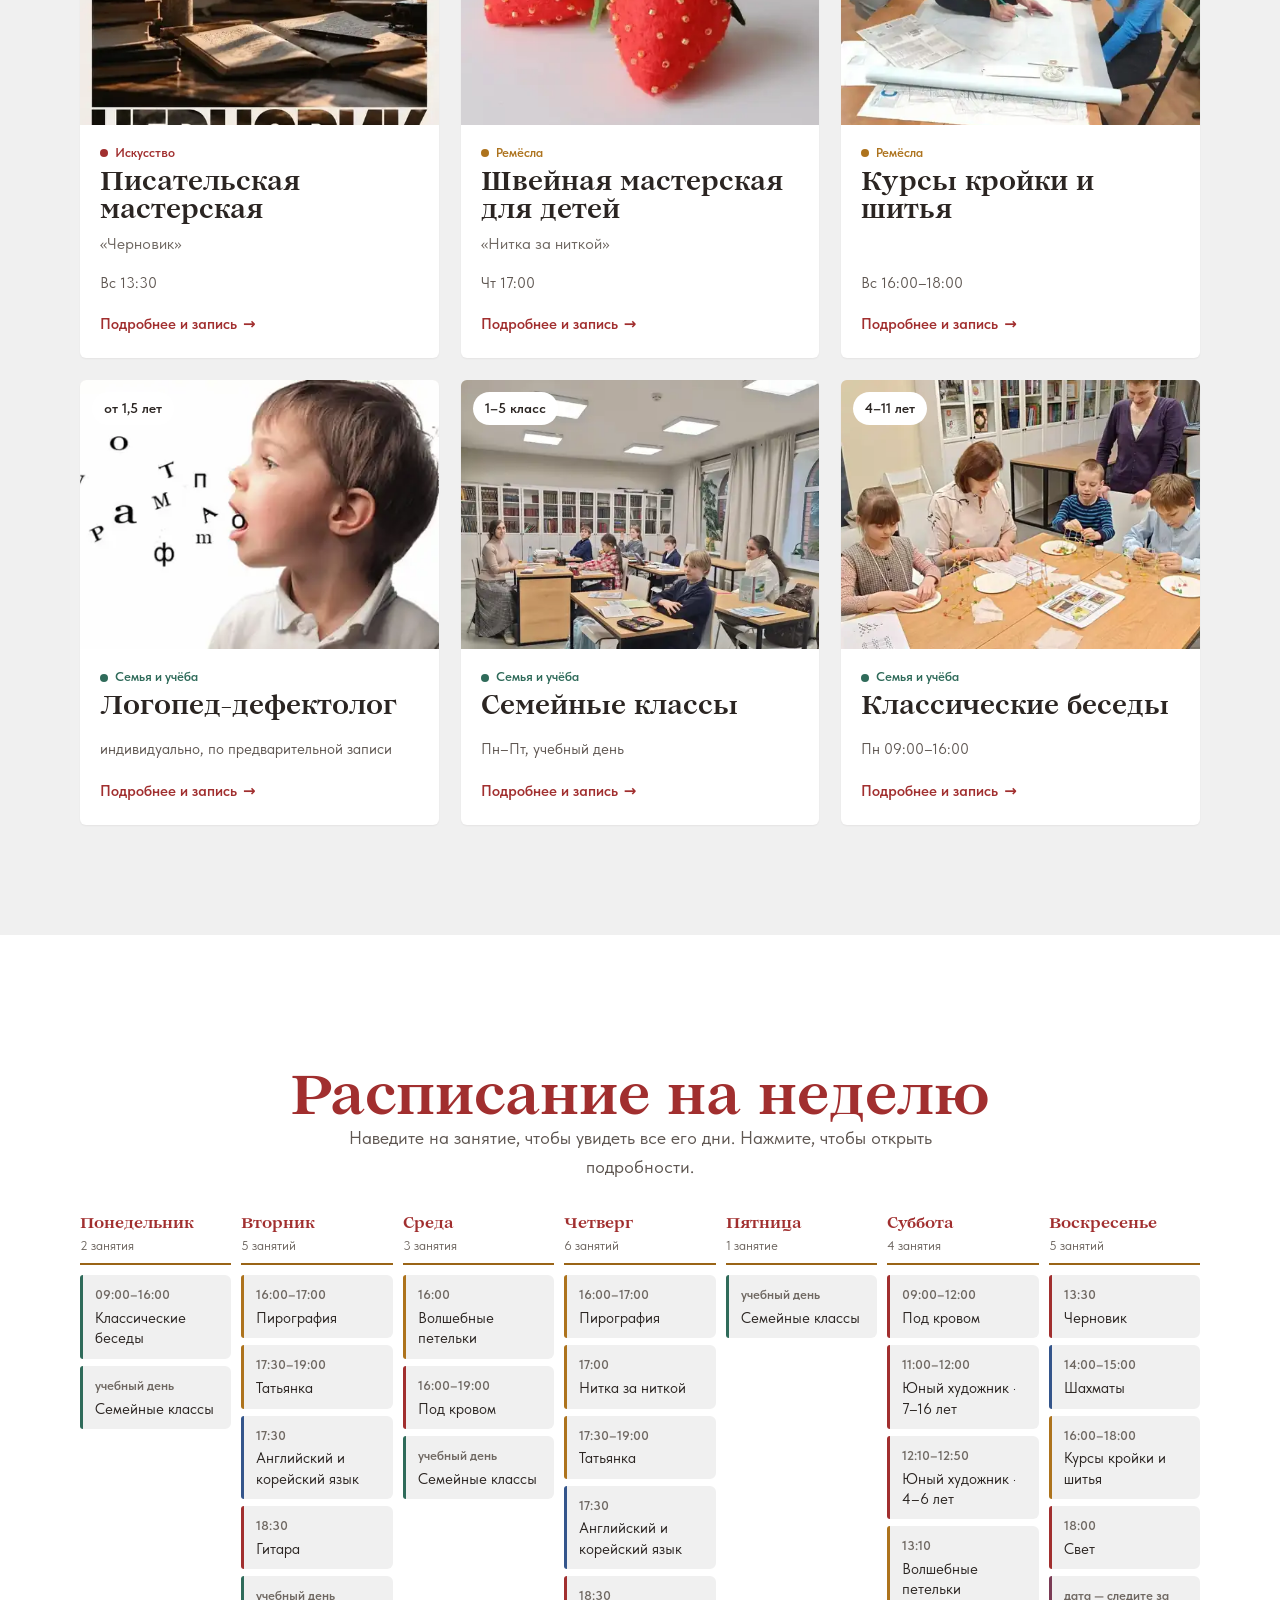
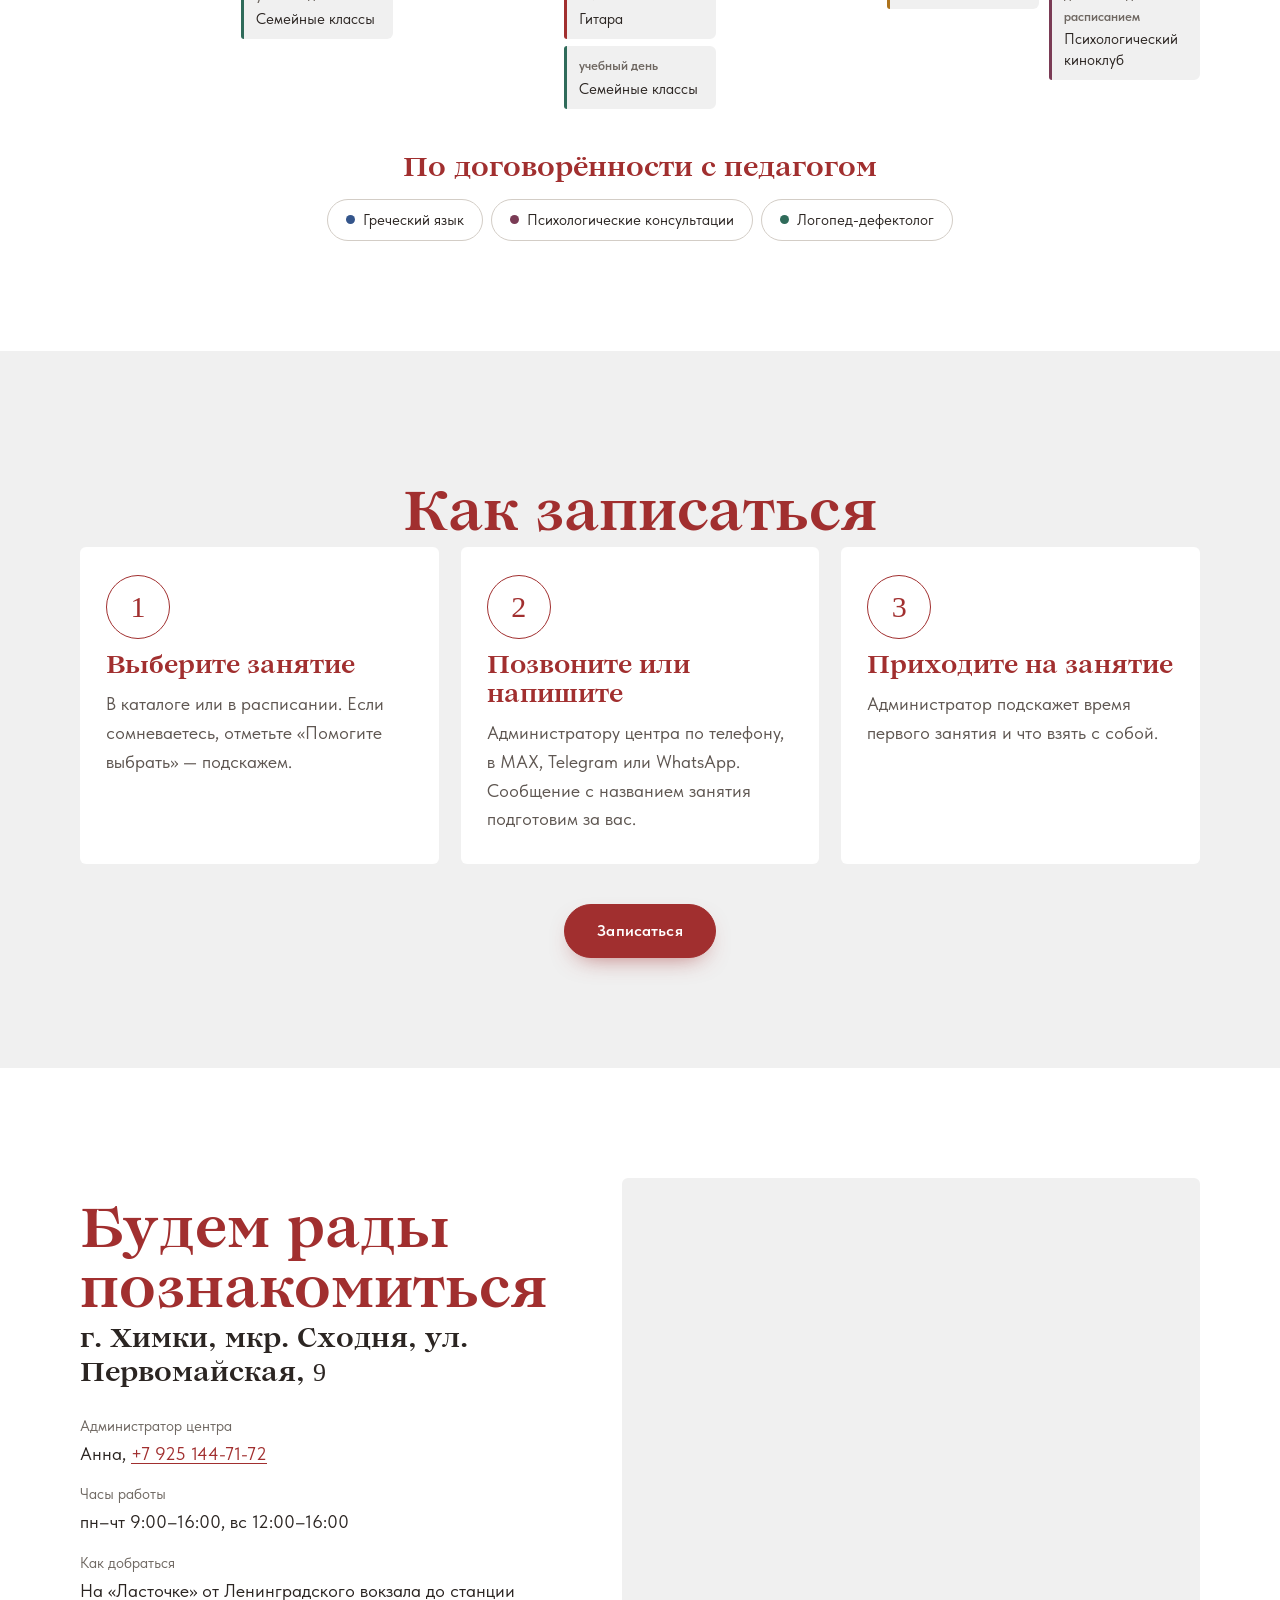
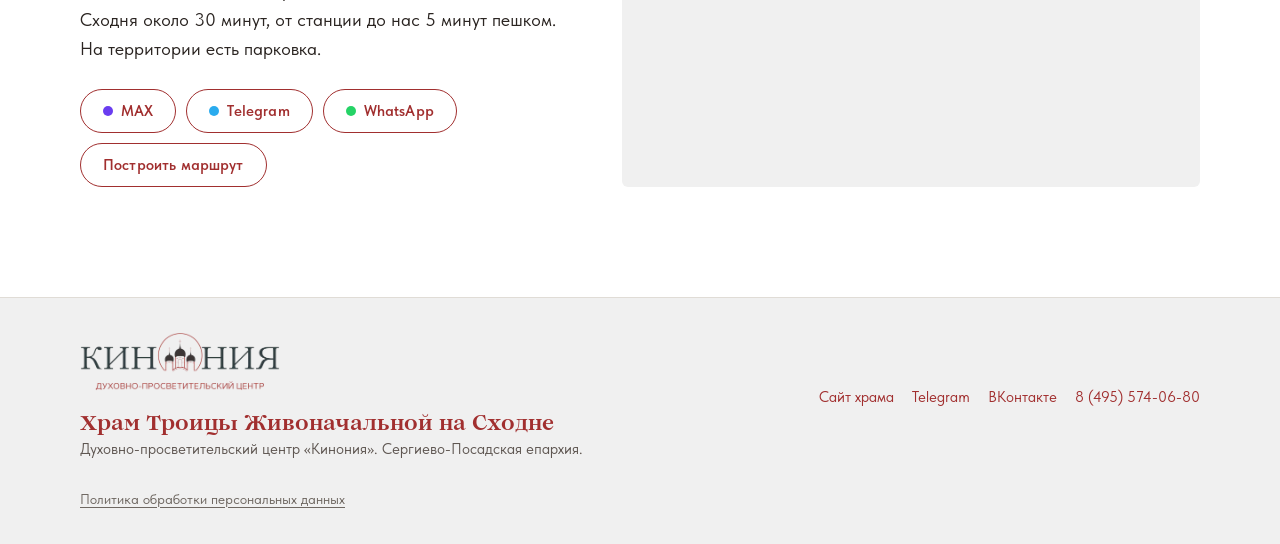
==== commit 80cf8f39: "Запись звонком и в мессенджерах вместо формы: MAX, Telegram, WhatsApp с готовым текстом; политика об" ====
--- a/index.html
+++ b/index.html
@@ -10,7 +10,7 @@
 <meta property="og:image" content="https://static.tildacdn.com/tild6534-3261-4866-a431-323131633238/DzECFIddaro.jpg">
 <meta name="theme-color" content="#A12F2F">
 <link rel="icon" href="img/favicon.png">
-<link rel="stylesheet" href="css/style.css?v=202611101200">
+<link rel="stylesheet" href="css/style.css?v=202611131930">
 </head>
 <body>
 
@@ -124,11 +124,11 @@
       <h2 class="h2 h2--center" id="steps-title" data-reveal>Как записаться</h2>
       <ol class="steps__list" data-reveal-kids>
         <li><b>Выберите занятие</b><span>В каталоге или в расписании. Если сомневаетесь, отметьте «Помогите выбрать» — подскажем.</span></li>
-        <li><b>Оставьте заявку</b><span>Имя, телефон и возраст ученика. Это займёт минуту.</span></li>
-        <li><b>Мы перезвоним</b><span>Администратор свяжется с вами в течение рабочего дня и пригласит на первое занятие.</span></li>
+        <li><b>Позвоните или напишите</b><span>Администратору центра по телефону, в MAX, Telegram или WhatsApp. Сообщение с названием занятия подготовим за вас.</span></li>
+        <li><b>Приходите на занятие</b><span>Администратор подскажет время первого занятия и что взять с собой.</span></li>
       </ol>
       <div class="steps__cta">
-        <button class="btn btn--red" data-signup>Оставить заявку</button>
+        <button class="btn btn--red" data-signup>Записаться</button>
         <a class="btn btn--outline" id="botLink" href="#" hidden target="_blank" rel="noopener">Записаться через Telegram</a>
       </div>
     </div>
@@ -168,7 +168,6 @@
     </p>
     <p class="foot__links foot__legal">
       <a href="privacy.html">Политика обработки персональных данных</a>
-      <a href="consent.html">Согласие на обработку данных</a>
     </p>
   </div>
 </footer>
@@ -184,7 +183,7 @@
   </div>
 </div>
 
-<!-- Форма записи -->
+<!-- Запись: звонок или мессенджеры -->
 <div class="sheet" id="sheet" hidden>
   <div class="sheet__veil" data-close></div>
   <div class="sheet__panel" role="dialog" aria-modal="true" aria-labelledby="sheet-title">
@@ -192,86 +191,23 @@
       <svg viewBox="0 0 24 24" aria-hidden="true"><path d="M5 5l14 14M19 5L5 19"/></svg>
     </button>
 
-    <form class="form" id="form" novalidate>
-      <h2 class="form__title" id="sheet-title">Запись на занятие</h2>
-      <p class="form__sub">Администратор перезвонит в течение рабочего дня и пригласит на первое занятие.</p>
+    <div class="contact">
+      <h2 class="form__title" id="sheet-title">Записаться на занятие</h2>
+      <p class="form__sub">Позвоните или напишите администратору центра. Она ответит на вопросы и пригласит на первое занятие.</p>
 
       <label class="field">
         <span>Занятие</span>
-        <select name="club" id="fClub" required></select>
+        <select id="fClub"></select>
       </label>
 
-      <fieldset class="field field--seg">
-        <legend>Кто будет заниматься</legend>
-        <label><input type="radio" name="forWhom" value="Ребёнок" checked><span>Ребёнок</span></label>
-        <label><input type="radio" name="forWhom" value="Я сам(а)"><span>Я сам(а)</span></label>
-        <label><input type="radio" name="forWhom" value="Всей семьёй"><span>Всей семьёй</span></label>
-      </fieldset>
-
-      <div class="form__two">
-        <label class="field" id="studentField">
-          <span>Имя ученика</span>
-          <input name="student" autocomplete="off" maxlength="80" placeholder="Например, Варвара">
-        </label>
-        <label class="field">
-          <span>Возраст</span>
-          <input name="age" inputmode="numeric" maxlength="3" placeholder="лет">
-        </label>
-      </div>
-
-      <label class="field">
-        <span>Ваше имя</span>
-        <input name="name" autocomplete="name" required maxlength="80" placeholder="Как к вам обращаться">
-        <em class="field__err">Напишите, как к вам обращаться</em>
-      </label>
-
-      <label class="field">
-        <span>Телефон</span>
-        <input name="phone" type="tel" autocomplete="tel" required placeholder="+7 900 000-00-00">
-        <em class="field__err">Нужен номер из 10 цифр после +7</em>
-      </label>
-
-      <fieldset class="field field--seg">
-        <legend>Как с вами связаться</legend>
-        <label><input type="radio" name="contact" value="Звонок" checked><span>Звонок</span></label>
-        <label><input type="radio" name="contact" value="WhatsApp"><span>WhatsApp</span></label>
-        <label><input type="radio" name="contact" value="Telegram"><span>Telegram</span></label>
-      </fieldset>
-
-      <label class="field">
-        <span>Комментарий <i>необязательно</i></span>
-        <textarea name="comment" rows="2" maxlength="500" placeholder="Удобные дни, опыт, вопросы"></textarea>
-        <small class="field__hint">Не пишите здесь сведения о здоровье и другие личные подробности</small>
-      </label>
-
-      <input class="hp" name="website" tabindex="-1" autocomplete="off" aria-hidden="true">
-
-      <label class="check">
-        <input type="checkbox" name="consent" required>
-        <span>Даю <a href="consent.html" target="_blank" rel="noopener">согласие на обработку персональных данных</a>, в том числе данных ребёнка, если записываю его как родитель или законный представитель</span>
-      </label>
-      <p class="form__legal">Подробнее: <a href="privacy.html" target="_blank" rel="noopener">Политика обработки персональных данных</a>. Согласие можно отозвать в любой момент.</p>
-      <em class="field__err field__err--check">Без согласия мы не сможем вам перезвонить</em>
-
-      <button class="btn btn--red btn--wide" type="submit" id="submit">Отправить заявку</button>
-      <p class="form__fail" id="fail" hidden></p>
-    </form>
-
-    <div class="done" id="done" hidden>
-      <svg class="done__mark" viewBox="0 0 120 120" aria-hidden="true">
-        <circle cx="60" cy="60" r="54"/>
-        <path d="M40 61l13 13 27-29"/>
-      </svg>
-      <h2 class="form__title">Заявка отправлена</h2>
-      <p class="form__sub" id="doneText"></p>
-      <a class="btn btn--red btn--wide" id="doneBot" hidden target="_blank" rel="noopener">Получать уведомления в Telegram</a>
-      <button class="btn btn--outline btn--wide" data-close>Вернуться к занятиям</button>
+      <div class="cbtns" id="sheetBtns"></div>
+      <p class="contact__note" id="contactNote"></p>
     </div>
   </div>
 </div>
 
-<script src="js/config.js?v=202611101200"></script>
-<script src="js/clubs.js?v=202611101200"></script>
-<script src="js/app.js?v=202611101200"></script>
+<script src="js/config.js?v=202611131930"></script>
+<script src="js/clubs.js?v=202611131930"></script>
+<script src="js/app.js?v=202611131930"></script>
 </body>
 </html>
--- a/css/style.css
+++ b/css/style.css
@@ -446,3 +446,21 @@
 .field__hint { display: block; margin-top: 4px; font-size: 13px; color: var(--ink-3); }
 .foot__legal { width: 100%; font-size: 13.5px; margin-top: 4px; }
 .foot__legal a { color: var(--ink-3); }
+
+/* кнопки записи: звонок, MAX, Telegram, WhatsApp */
+.cbtns { display: grid; gap: 10px; margin: 6px 0 12px; }
+.cbtns__row { display: grid; grid-template-columns: repeat(3, 1fr); gap: 8px; }
+.cbtns__row--inline { display: contents; }
+.cbtn { gap: 8px; }
+.cdot { width: 10px; height: 10px; border-radius: 50%; flex: none; background: var(--b); }
+.nw { white-space: nowrap; }
+.cbtn--max { --b: #6A3DF0; }
+.cbtn--tg { --b: #2AABEE; }
+.cbtn--wa { --b: #25D366; }
+.info__act .cbtns__row { margin: 10px 0; }
+.info__how { margin: 0 0 10px; font-size: 14px; letter-spacing: .04em; text-transform: uppercase; color: var(--ink-3); font-weight: 600; }
+.btn--ghost { background: transparent; border-color: transparent; color: var(--ink-2); text-decoration: underline; text-underline-offset: 3px; }
+.contact__note { font-size: 13.5px; color: var(--ink-3); margin: 0; }
+.toast { position: fixed; left: 50%; bottom: 24px; transform: translate(-50%, 20px); background: var(--ink); color: #fff; padding: 12px 18px; border-radius: 10px; font-size: 15px; opacity: 0; pointer-events: none; transition: opacity .25s, transform .25s; z-index: 200; max-width: calc(100% - 32px); text-align: center; }
+.toast.is-on { opacity: 1; transform: translate(-50%, 0); }
+@media (max-width: 420px) { .cbtns__row { grid-template-columns: 1fr; } }
